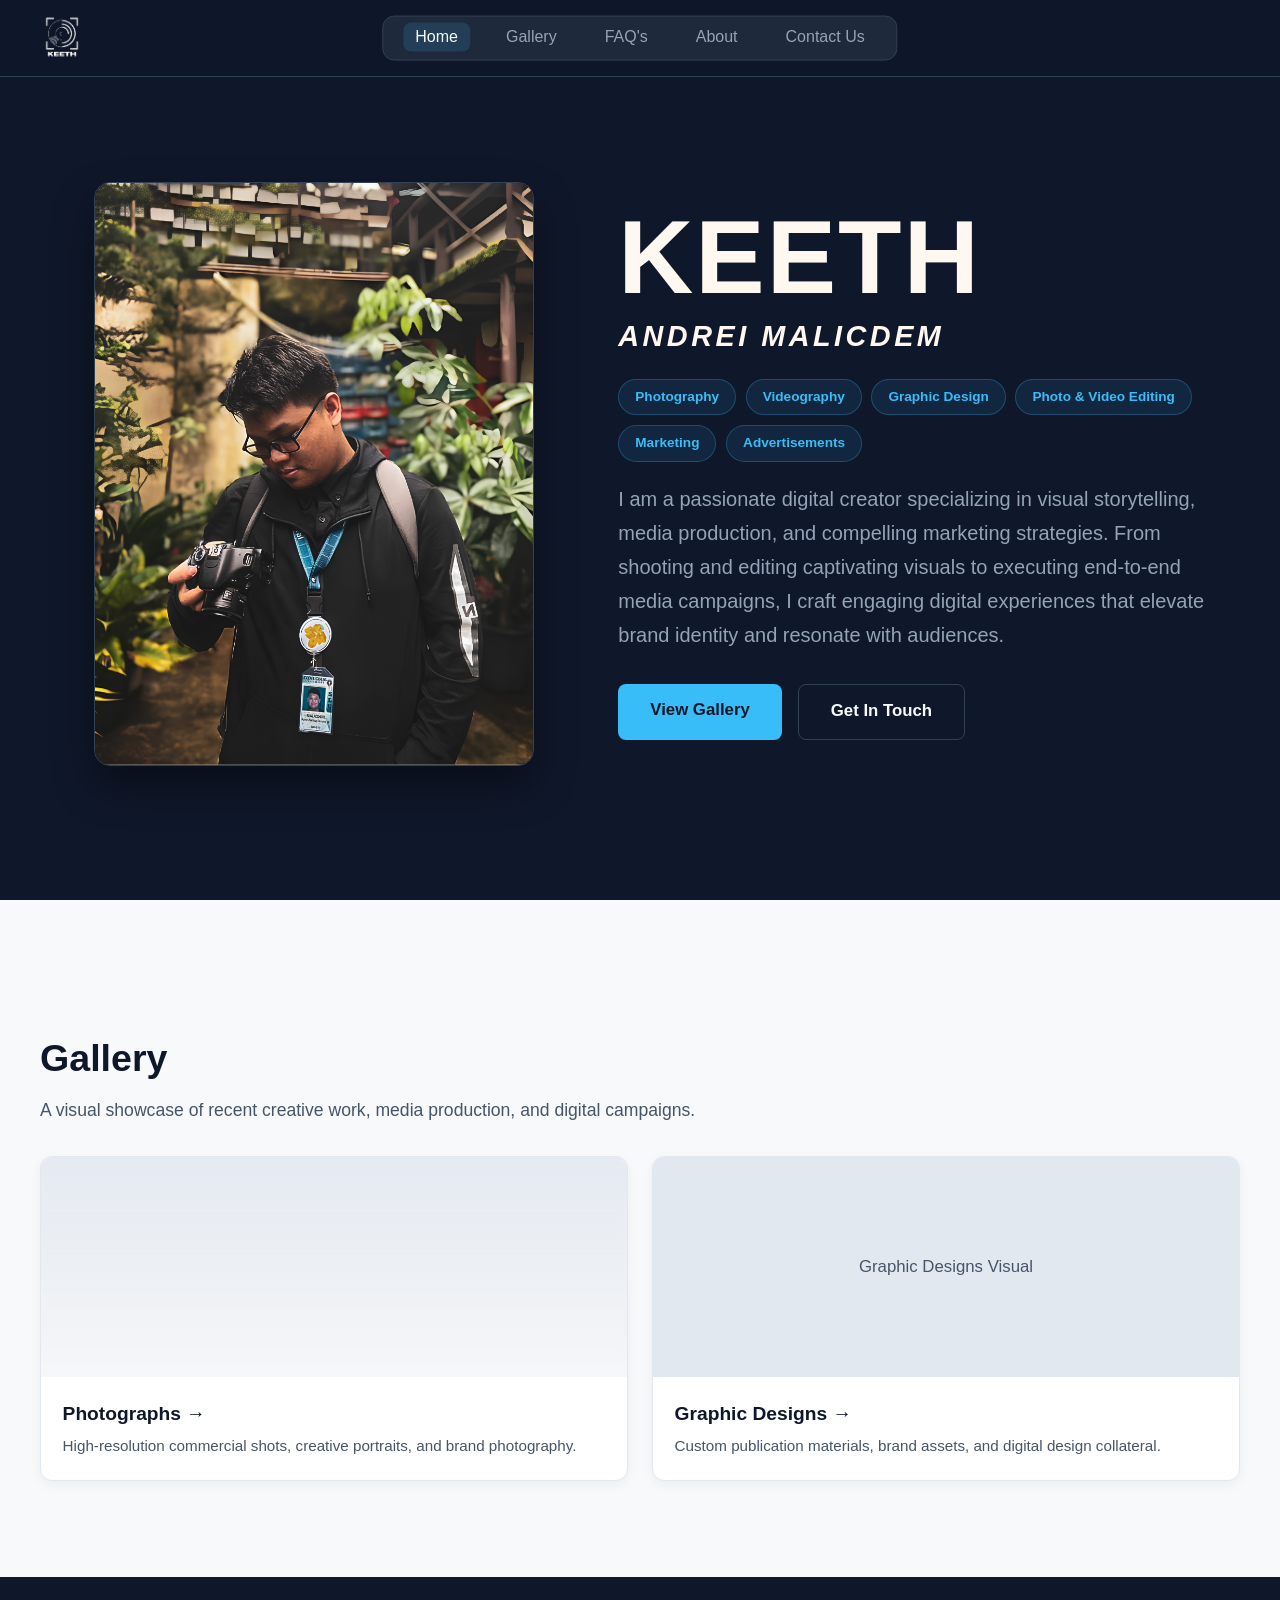
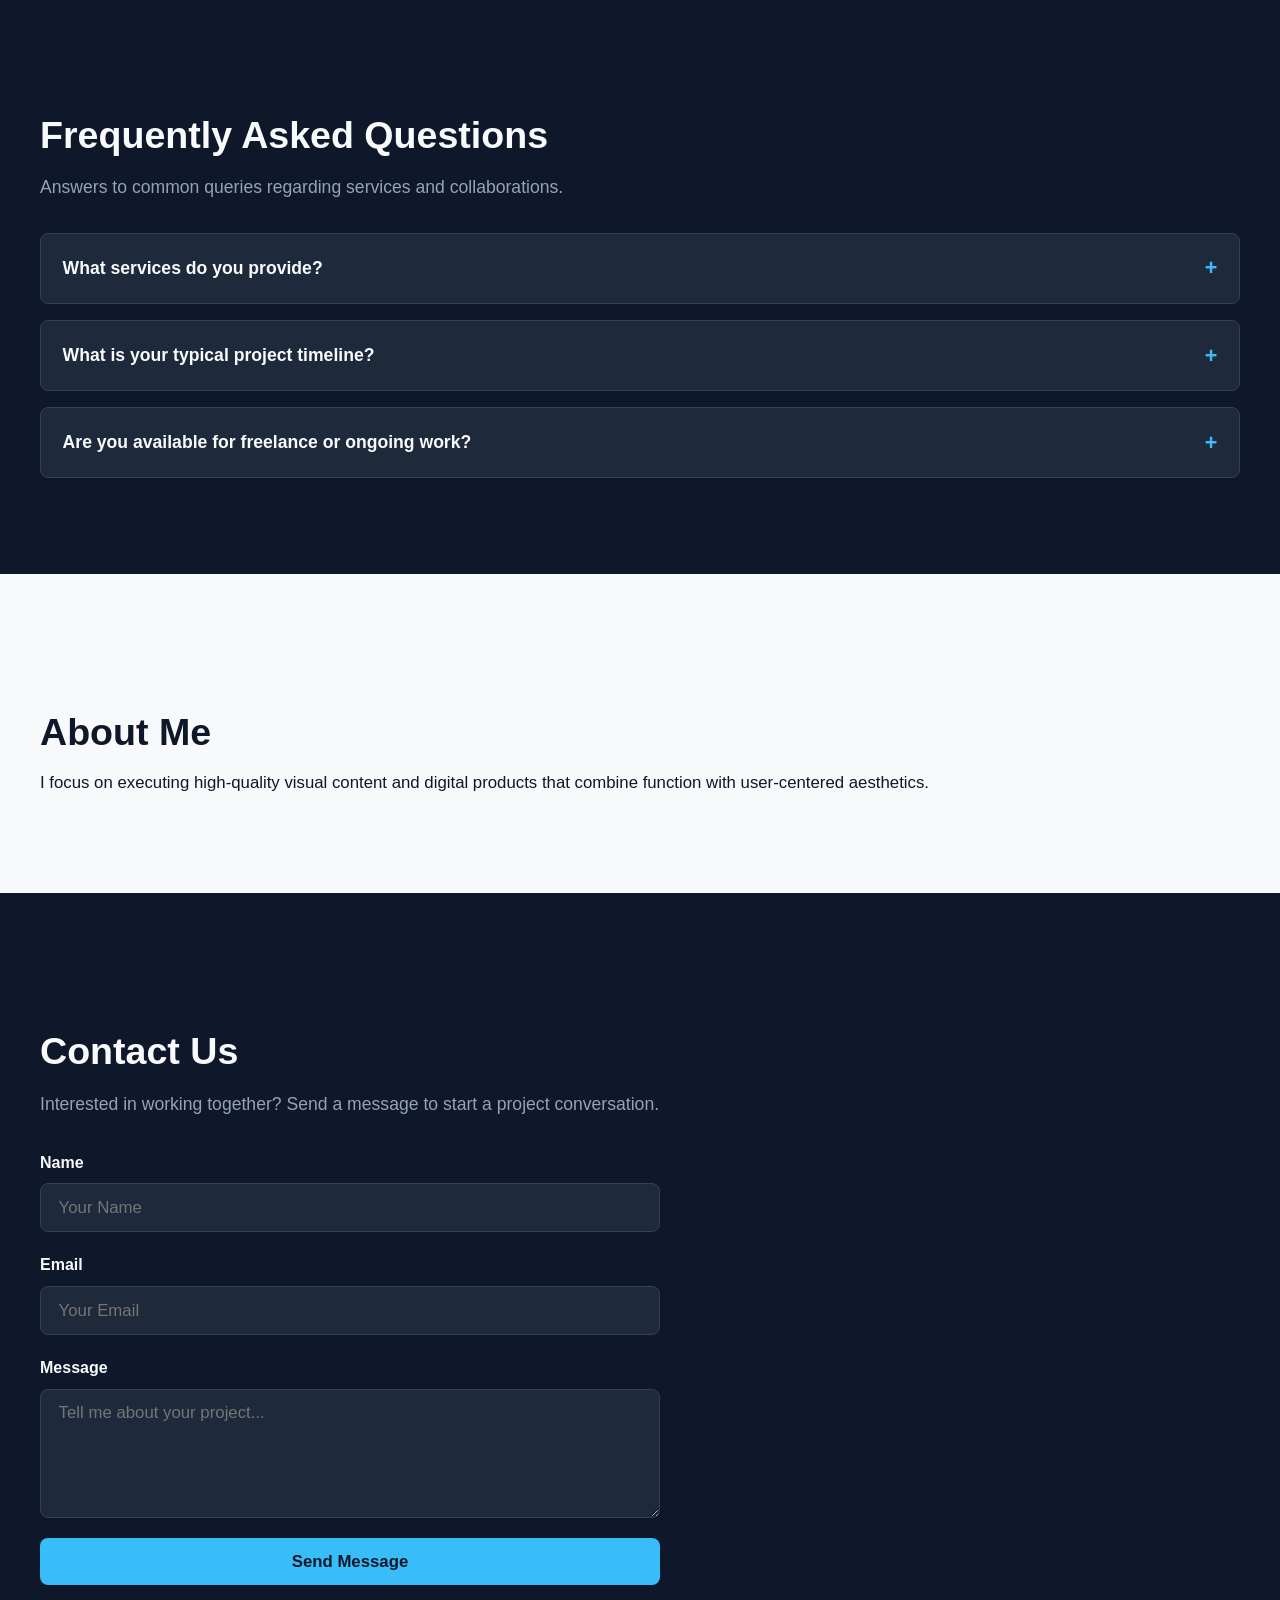
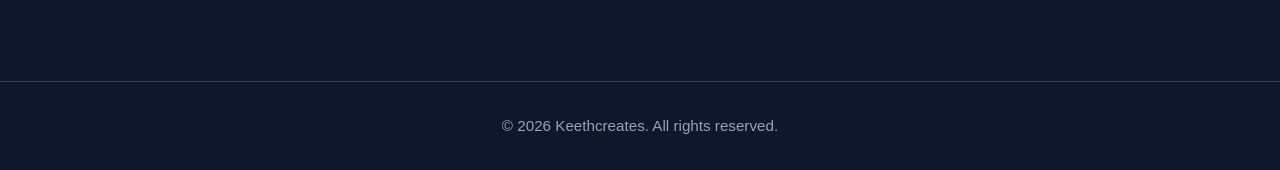
==== index.html @ 01ab9cff "gallery" ====
<!DOCTYPE html>
<html lang="en">
<head>
  <meta charset="UTF-8" />
  <meta name="viewport" content="width=device-width, initial-scale=1.0" />
  <title>Keethcreates | Portfolio</title>
  
  <link rel="icon" type="image/png" href="images/favicon.png" />
  <link rel="stylesheet" href="styles.css" />
</head>
<body>

  <!-- Navigation -->
  <header class="navbar">
    <a href="#hero" class="logo" aria-label="Go to home section">
      <img src="images/logo.png" alt="Keith Logo" class="logo-img" />
    </a>
    <nav>
      <ul class="nav-links" id="nav-links">
        <li><a href="#hero" class="active">Home</a></li>
        <li><a href="#gallery">Gallery</a></li>
        <li><a href="#faqs">FAQ's</a></li>
        <li><a href="#about">About</a></li>
        <li><a href="#contact">Contact Us</a></li>
      </ul>
      <button class="hamburger" id="hamburger" aria-label="Toggle navigation">
        <span></span>
        <span></span>
        <span></span>
      </button>
    </nav>
  </header>

  <!-- Home / Hero Section -->
  <section id="hero" class="hero-section">
    <div class="hero-container">
      <div class="hero-image-wrapper">
        <img src="images/home_photo.png" alt="Profile Visual" class="hero-img" />
      </div>
      <div class="hero-content">
        <div class="brand-heading">
          <h1 class="brand-title">KEETH</h1>
          <span class="brand-subtitle">ANDREI MALICDEM</span>
        </div>

        <div class="badge-container">
          <span class="badge">Photography</span>
          <span class="badge">Videography</span>
          <span class="badge">Graphic Design</span>
          <span class="badge">Photo &amp; Video Editing</span>
          <span class="badge">Marketing</span>
          <span class="badge">Advertisements</span>
        </div>

        <p class="hero-description">I am a passionate digital creator specializing in visual storytelling, media production, and compelling marketing strategies. From shooting and editing captivating visuals to executing end-to-end media campaigns, I craft engaging digital experiences that elevate brand identity and resonate with audiences.</p>

        <div class="hero-btns">
          <a href="#gallery" class="btn primary-btn">View Gallery</a>
          <a href="#contact" class="btn secondary-btn">Get In Touch</a>
        </div>
      </div>
    </div>
  </section>

  <!-- Gallery Section -->
  <section id="gallery" class="section dark-bg">
    <div class="container">
      <h2>Gallery</h2>
      <p class="section-subtitle">A visual showcase of recent creative work, media production, and digital campaigns.</p>

      <div class="gallery-grid">
        
        <!-- Category 1: Photographs (Mini-Carousel with Fog Overlay) -->
        <a href="photographs.html" class="gallery-card-link" aria-label="View Photographs Portfolio">
          <div class="gallery-item">
            <div class="gallery-image-wrapper mini-carousel" id="photoCarousel">
              <!-- Cycling Images -->
              <img src="images/photos/photo_1.jpg" alt="Photographs Showcase 1" class="gallery-img active" onerror="this.style.display='none';" />
              <img src="images/photos/photo_2.jpg" alt="Photographs Showcase 2" class="gallery-img" onerror="this.style.display='none';" />
              <img src="images/photos/photo_3.jpg" alt="Photographs Showcase 3" class="gallery-img" onerror="this.style.display='none';" />
              <img src="images/photos/photo_4.jpg" alt="Photographs Showcase 4" class="gallery-img" onerror="this.style.display='none';" />
              
              <!-- Soft Foggy Gradient Overlay -->
              <div class="fog-overlay"></div>

              <div class="gallery-image-placeholder">Photographs Visual</div>
            </div>
            <div class="gallery-info">
              <h3>Photographs &rarr;</h3>
              <p>High-resolution commercial shots, creative portraits, and brand photography.</p>
            </div>
          </div>
        </a>

        <!-- Category 2: Graphic Designs -->
        <a href="graphic-designs.html" class="gallery-card-link" aria-label="View Graphic Designs Portfolio">
          <div class="gallery-item">
            <div class="gallery-image-wrapper">
              <img src="images/designs/design_1.jpg" alt="Graphic Designs Showcase" class="gallery-img" onerror="this.style.display='none'; this.nextElementSibling.style.display='flex';" />
              <div class="gallery-image-placeholder">Graphic Designs Visual</div>
            </div>
            <div class="gallery-info">
              <h3>Graphic Designs &rarr;</h3>
              <p>Custom publication materials, brand assets, and digital design collateral.</p>
            </div>
          </div>
        </a>

      </div>
    </div>
  </section>

  <!-- FAQ's Section -->
  <section id="faqs" class="section">
    <div class="container">
      <h2>Frequently Asked Questions</h2>
      <p class="section-subtitle">Answers to common queries regarding services and collaborations.</p>
      <div class="faq-list">
        <div class="faq-item">
          <button class="faq-question">What services do you provide? <span class="faq-icon">+</span></button>
          <div class="faq-answer">
            <p>I specialize in end-to-end digital content creation, UI/UX design, visual marketing collateral, and modern web development.</p>
          </div>
        </div>
        <div class="faq-item">
          <button class="faq-question">What is your typical project timeline? <span class="faq-icon">+</span></button>
          <div class="faq-answer">
            <p>Timelines depend on the project scope. Smaller design tasks take 1–2 weeks, while full digital campaigns or site builds take 3–5 weeks.</p>
          </div>
        </div>
        <div class="faq-item">
          <button class="faq-question">Are you available for freelance or ongoing work? <span class="faq-icon">+</span></button>
          <div class="faq-answer">
            <p>Yes, I am available for freelance projects, retainer work, and contract collaborations.</p>
          </div>
        </div>
      </div>
    </div>
  </section>

  <!-- About Section -->
  <section id="about" class="section dark-bg">
    <div class="container">
      <h2>About Me</h2>
      <p>I focus on executing high-quality visual content and digital products that combine function with user-centered aesthetics.</p>
    </div>
  </section>

  <!-- Contact Us Section -->
  <section id="contact" class="section">
    <div class="container">
      <h2>Contact Us</h2>
      <p class="section-subtitle">Interested in working together? Send a message to start a project conversation.</p>
      <form class="contact-form" onsubmit="event.preventDefault();">
        <div class="form-group">
          <label for="name">Name</label>
          <input type="text" id="name" placeholder="Your Name" required />
        </div>
        <div class="form-group">
          <label for="email">Email</label>
          <input type="email" id="email" placeholder="Your Email" required />
        </div>
        <div class="form-group">
          <label for="message">Message</label>
          <textarea id="message" rows="5" placeholder="Tell me about your project..." required></textarea>
        </div>
        <button type="submit" class="btn primary-btn">Send Message</button>
      </form>
    </div>
  </section>

  <button id="backToTop" class="back-to-top" aria-label="Back to top">
    ↑
  </button>

  <footer>
    <p>&copy; 2026 Keethcreates. All rights reserved.</p>
  </footer>

  <script src="script.js"></script>
</body>
</html>
---- styles.css ----
/* styles.css */
:root {
  --bg-primary: #0f172a;
  --bg-secondary: #f8f9fa; /* Off-White */
  --text-main: #f8fafc;
  --text-dark: #0f172a;
  --text-muted: #94a3b8;
  --text-muted-dark: #475569;
  --accent: #38bdf8;
  --accent-hover: #0284c7;
  --border-color: #334155;
  --border-color-light: #e2e8f0;
  --font-family: -apple-system, BlinkMacSystemFont, "Segoe UI", Roboto, sans-serif;
}

* {
  box-sizing: border-box;
  margin: 0;
  padding: 0;
}

html {
  scroll-behavior: smooth;
}

body {
  background-color: var(--bg-primary);
  color: var(--text-main);
  font-family: var(--font-family);
  font-size: 1.05rem;
  line-height: 1.6;
}

/* Navbar (Compact Height & Spacing) */
.navbar {
  position: fixed;
  top: 0;
  width: 100%;
  display: flex;
  justify-content: space-between;
  align-items: center;
  padding: 0.5rem 2rem;
  background-color: rgba(15, 23, 42, 0.85);
  backdrop-filter: blur(12px);
  z-index: 1000;
  border-bottom: 1px solid var(--border-color);
}

.logo {
  display: flex;
  align-items: center;
  text-decoration: none;
}

.logo-img {
  height: 60px;
  width: auto;
  object-fit: contain;
  transition: transform 0.2s ease, opacity 0.2s ease;
}

.logo-img:hover {
  transform: scale(1.05);
  opacity: 0.9;
}

/* Centered Navbar Pill Navigation */
.nav-links {
  display: flex;
  list-style: none;
  gap: 1.5rem;
  align-items: center;
  background-color: #1e293b;
  padding: 0.5rem 1.25rem;
  border-radius: 12px;
  border: 1px solid var(--border-color);
  position: absolute;
  left: 50%;
  top: 50%;
  transform: translate(-50%, -50%);
}

.nav-links a {
  color: var(--text-muted);
  text-decoration: none;
  font-size: 1rem;
  font-weight: 500;
  padding: 0.35rem 0.75rem;
  border-radius: 8px;
  transition: all 0.2s ease;
}

.nav-links a:hover,
.nav-links a.active {
  color: var(--text-main);
  background-color: rgba(56, 189, 248, 0.15);
}

.hamburger {
  display: none;
  background: none;
  border: none;
  cursor: pointer;
  flex-direction: column;
  gap: 5px;
}

.hamburger span {
  width: 24px;
  height: 2px;
  background-color: var(--text-main);
  transition: transform 0.3s ease;
}

/* Home / Hero Section Layout */
.hero-section {
  min-height: 100vh;
  display: flex;
  align-items: center;
  justify-content: center;
  padding: 7rem 2rem 4rem;
}

.hero-container {
  max-width: 1150px;
  width: 100%;
  display: flex;
  align-items: center;
  gap: 3.5rem;
}

.hero-image-wrapper {
  flex: 1;
  display: flex;
  justify-content: center;
  align-items: center;
}

.hero-img {
  width: 100%;
  max-width: 440px;
  height: auto;
  border-radius: 16px;
  object-fit: cover;
  border: 1px solid var(--border-color);
  box-shadow: 0 20px 40px rgba(0, 0, 0, 0.4);
}

.hero-content {
  flex: 1.2;
  text-align: left;
}

/* Custom Name Branding */
.brand-heading {
  margin-bottom: 1.25rem;
}

.brand-title {
  font-size: clamp(4rem, 8.5vw, 6.5rem);
  font-weight: 900;
  line-height: 0.95;
  letter-spacing: 2px;
  color: #fff8f0;
  text-transform: uppercase;
}

.brand-subtitle {
  display: block;
  font-size: clamp(1.2rem, 2.5vw, 1.8rem);
  font-weight: 700;
  letter-spacing: 3.5px;
  color: #fff8f0;
  font-style: italic;
  margin-top: 0.35rem;
}

/* Badge Capsules Container */
.badge-container {
  display: flex;
  flex-wrap: wrap;
  gap: 0.6rem;
  margin-bottom: 1.25rem;
}

.badge {
  display: inline-block;
  padding: 0.4rem 1rem;
  font-size: 0.85rem;
  font-weight: 600;
  color: var(--accent);
  background-color: rgba(56, 189, 248, 0.1);
  border: 1px solid rgba(56, 189, 248, 0.25);
  border-radius: 50px;
}

.hero-description {
  font-size: clamp(1.1rem, 2.2vw, 1.25rem);
  color: var(--text-muted);
  margin-bottom: 2rem;
  line-height: 1.7;
}

.hero-btns {
  display: flex;
  gap: 1rem;
  flex-wrap: wrap;
}

/* Buttons */
.btn {
  display: inline-block;
  padding: 0.85rem 2rem;
  border-radius: 8px;
  font-size: 1.05rem;
  font-weight: 600;
  text-decoration: none;
  cursor: pointer;
  border: none;
  transition: all 0.2s ease;
}

.primary-btn {
  background-color: var(--accent);
  color: var(--bg-primary);
}

.primary-btn:hover {
  background-color: var(--accent-hover);
}

.secondary-btn {
  border: 1px solid var(--border-color);
  color: var(--text-main);
}

.secondary-btn:hover {
  background-color: #1e293b;
}

/* Dedicated Back Button for Sub-Pages */
.back-btn {
  background-color: var(--bg-primary);
  color: var(--text-main);
  border: 1px solid var(--border-color);
  padding: 0.75rem 1.5rem;
  border-radius: 8px;
  text-decoration: none;
  font-weight: 600;
  display: inline-flex;
  align-items: center;
  gap: 0.5rem;
  margin-bottom: 2rem;
  transition: all 0.2s ease;
}

.back-btn:hover {
  background-color: var(--accent);
  color: var(--bg-primary);
  border-color: var(--accent);
}

/* Generic Section Styles with Top Offset Clearance */
.section {
  padding: 8rem 2rem 6rem;
}

/* Off-White Sections */
.dark-bg {
  background-color: var(--bg-secondary);
  color: var(--text-dark);
}

.dark-bg h2 {
  color: var(--text-dark);
}

.dark-bg .section-subtitle {
  color: var(--text-muted-dark);
}

.container {
  max-width: 1200px;
  margin: 0 auto;
}

.section h2 {
  font-size: 2.35rem;
  margin-bottom: 0.5rem;
}

.section-subtitle {
  font-size: 1.1rem;
  color: var(--text-muted);
  margin-bottom: 2rem;
}

/* Clickable Gallery Cards Styling */
.gallery-card-link {
  text-decoration: none;
  color: inherit;
  display: block;
}

/* Main Gallery Section */
.gallery-grid {
  display: grid;
  grid-template-columns: repeat(auto-fit, minmax(280px, 1fr));
  gap: 1.5rem;
}

.gallery-item {
  background-color: #ffffff;
  border: 1px solid var(--border-color-light);
  border-radius: 12px;
  overflow: hidden;
  box-shadow: 0 4px 12px rgba(0, 0, 0, 0.05);
  transition: transform 0.25s ease, border-color 0.25s ease, box-shadow 0.25s ease;
}

.gallery-item:hover {
  transform: translateY(-5px);
  border-color: var(--accent);
  box-shadow: 0 12px 24px rgba(0, 0, 0, 0.12);
}

.gallery-image-wrapper {
  position: relative;
  width: 100%;
  height: 220px;
  overflow: hidden;
  background-color: #e2e8f0;
}

.gallery-img {
  width: 100%;
  height: 100%;
  object-fit: cover;
  transition: transform 0.3s ease;
}

.gallery-item:hover .gallery-img {
  transform: scale(1.05);
}

.gallery-image-placeholder {
  display: none;
  width: 100%;
  height: 100%;
  align-items: center;
  justify-content: center;
  color: var(--text-muted-dark);
  font-weight: 500;
}

.gallery-info {
  padding: 1.35rem;
}

.gallery-info h3 {
  font-size: 1.2rem;
  margin-bottom: 0.25rem;
  color: var(--text-dark);
}

.gallery-info p {
  font-size: 0.95rem;
  color: var(--text-muted-dark);
}

/* Mini-Carousel Positioning */
.gallery-image-wrapper.mini-carousel {
  position: relative;
  width: 100%;
  height: 220px;
  overflow: hidden;
  background-color: #e2e8f0;
}

.mini-carousel .gallery-img {
  position: absolute;
  top: 0;
  left: 0;
  width: 100%;
  height: 100%;
  object-fit: cover;
  opacity: 0;
  transition: opacity 1s ease-in-out, transform 0.3s ease;
}

.mini-carousel .gallery-img.active {
  opacity: 1;
}

.gallery-item:hover .mini-carousel .gallery-img.active {
  transform: scale(1.05);
}

/* Foggy Gradient Overlay */
.fog-overlay {
  position: absolute;
  top: 0;
  left: 0;
  width: 100%;
  height: 100%;
  background: linear-gradient(
    180deg,
    rgba(248, 249, 250, 0.15) 0%,
    rgba(248, 249, 250, 0.45) 50%,
    rgba(248, 249, 250, 0.85) 100%
  );
  backdrop-filter: blur(2px);
  pointer-events: none;
  z-index: 2;
  transition: opacity 0.3s ease;
}

.gallery-item:hover .fog-overlay {
  opacity: 0.5;
}

/* Masonry Layout for Sub-Pages */
.masonry-gallery {
  column-count: 4;
  column-gap: 1.25rem;
  margin-top: 2rem;
}

.masonry-card {
  break-inside: avoid;
  margin-bottom: 1.25rem;
  background-color: #ffffff;
  border: 1px solid var(--border-color-light);
  border-radius: 12px;
  overflow: hidden;
  box-shadow: 0 4px 12px rgba(0, 0, 0, 0.05);
  transition: transform 0.25s ease, box-shadow 0.25s ease, border-color 0.25s ease;
}

.masonry-card:hover {
  transform: translateY(-4px);
  border-color: var(--accent);
  box-shadow: 0 12px 24px rgba(0, 0, 0, 0.12);
}

.masonry-card img {
  width: 100%;
  height: auto;
  display: block;
  cursor: pointer;
  transition: transform 0.3s ease;
}

.masonry-card:hover img {
  transform: scale(1.03);
}

/* Lightbox Fullscreen Modal */
.lightbox {
  display: none;
  position: fixed;
  z-index: 2000;
  top: 0;
  left: 0;
  width: 100%;
  height: 100%;
  background-color: rgba(15, 23, 42, 0.95);
  backdrop-filter: blur(8px);
  justify-content: center;
  align-items: center;
  flex-direction: column;
  padding: 2rem;
}

.lightbox.active {
  display: flex;
}

.lightbox-content {
  max-width: 90%;
  max-height: 80vh;
  border-radius: 8px;
  object-fit: contain;
  box-shadow: 0 20px 40px rgba(0, 0, 0, 0.5);
}

.lightbox-caption {
  margin-top: 1rem;
  color: var(--text-main);
  font-size: 1.1rem;
  text-align: center;
}

.lightbox-close {
  position: absolute;
  top: 1.5rem;
  right: 2.5rem;
  color: var(--text-main);
  font-size: 2.5rem;
  font-weight: bold;
  cursor: pointer;
  transition: color 0.2s ease;
}

.lightbox-close:hover {
  color: var(--accent);
}

/* FAQ Section */
.faq-list {
  display: flex;
  flex-direction: column;
  gap: 1rem;
}

.faq-item {
  border: 1px solid var(--border-color);
  border-radius: 8px;
  background-color: #1e293b;
  overflow: hidden;
}

.faq-question {
  width: 100%;
  padding: 1.35rem;
  background: none;
  border: none;
  color: var(--text-main);
  font-size: 1.1rem;
  font-weight: 600;
  text-align: left;
  display: flex;
  justify-content: space-between;
  align-items: center;
  cursor: pointer;
}

.faq-icon {
  font-size: 1.35rem;
  color: var(--accent);
  transition: transform 0.3s ease;
}

.faq-item.active .faq-icon {
  transform: rotate(45deg);
}

.faq-answer {
  max-height: 0;
  overflow: hidden;
  transition: max-height 0.3s ease, padding 0.3s ease;
  padding: 0 1.35rem;
}

.faq-item.active .faq-answer {
  max-height: 180px;
  padding: 0 1.35rem 1.35rem;
}

.faq-answer p {
  color: var(--text-muted);
  font-size: 1.05rem;
}

/* Contact Us Section */
.contact-form {
  display: flex;
  flex-direction: column;
  gap: 1.25rem;
  max-width: 620px;
}

.form-group {
  display: flex;
  flex-direction: column;
  gap: 0.5rem;
}

.form-group label {
  font-size: 1rem;
  font-weight: 600;
  color: var(--text-main);
}

.form-group input,
.form-group textarea {
  width: 100%;
  padding: 0.85rem 1.1rem;
  border-radius: 8px;
  border: 1px solid var(--border-color);
  background-color: #1e293b;
  color: var(--text-main);
  font-family: inherit;
  font-size: 1.05rem;
}

.form-group input:focus,
.form-group textarea:focus {
  outline: none;
  border-color: var(--accent);
}

/* Back to Top Button */
.back-to-top {
  position: fixed;
  bottom: 2rem;
  right: 2rem;
  width: 48px;
  height: 48px;
  border-radius: 50%;
  background-color: var(--accent);
  color: var(--bg-primary);
  border: none;
  font-size: 1.35rem;
  font-weight: bold;
  cursor: pointer;
  display: flex;
  align-items: center;
  justify-content: center;
  opacity: 0;
  visibility: hidden;
  transition: opacity 0.3s ease, visibility 0.3s ease, transform 0.2s ease;
  z-index: 999;
}

.back-to-top.show {
  opacity: 1;
  visibility: visible;
}

.back-to-top:hover {
  background-color: var(--accent-hover);
  transform: translateY(-3px);
}

footer {
  text-align: center;
  padding: 2rem;
  border-top: 1px solid var(--border-color);
  color: var(--text-muted);
  font-size: 0.95rem;
}

/* Mobile Responsive Adjustments */
@media (max-width: 1024px) {
  .masonry-gallery {
    column-count: 3;
  }
}

@media (max-width: 900px) {
  .hero-container {
    flex-direction: column;
    text-align: center;
  }

  .hero-content {
    text-align: center;
  }

  .badge-container {
    justify-content: center;
  }

  .hero-btns {
    justify-content: center;
  }
}

@media (max-width: 768px) {
  .masonry-gallery {
    column-count: 2;
  }

  .hamburger {
    display: flex;
  }

  .nav-links {
    position: absolute;
    top: 100%;
    left: 0;
    right: 0;
    transform: none;
    width: 100%;
    border-radius: 0;
    border-top: none;
    background-color: var(--bg-primary);
    flex-direction: column;
    padding: 1.5rem 2rem;
    gap: 1rem;
    display: none;
    border-bottom: 1px solid var(--border-color);
  }

  .nav-links.active {
    display: flex;
  }
}

@media (max-width: 480px) {
  .masonry-gallery {
    column-count: 1;
  }
}
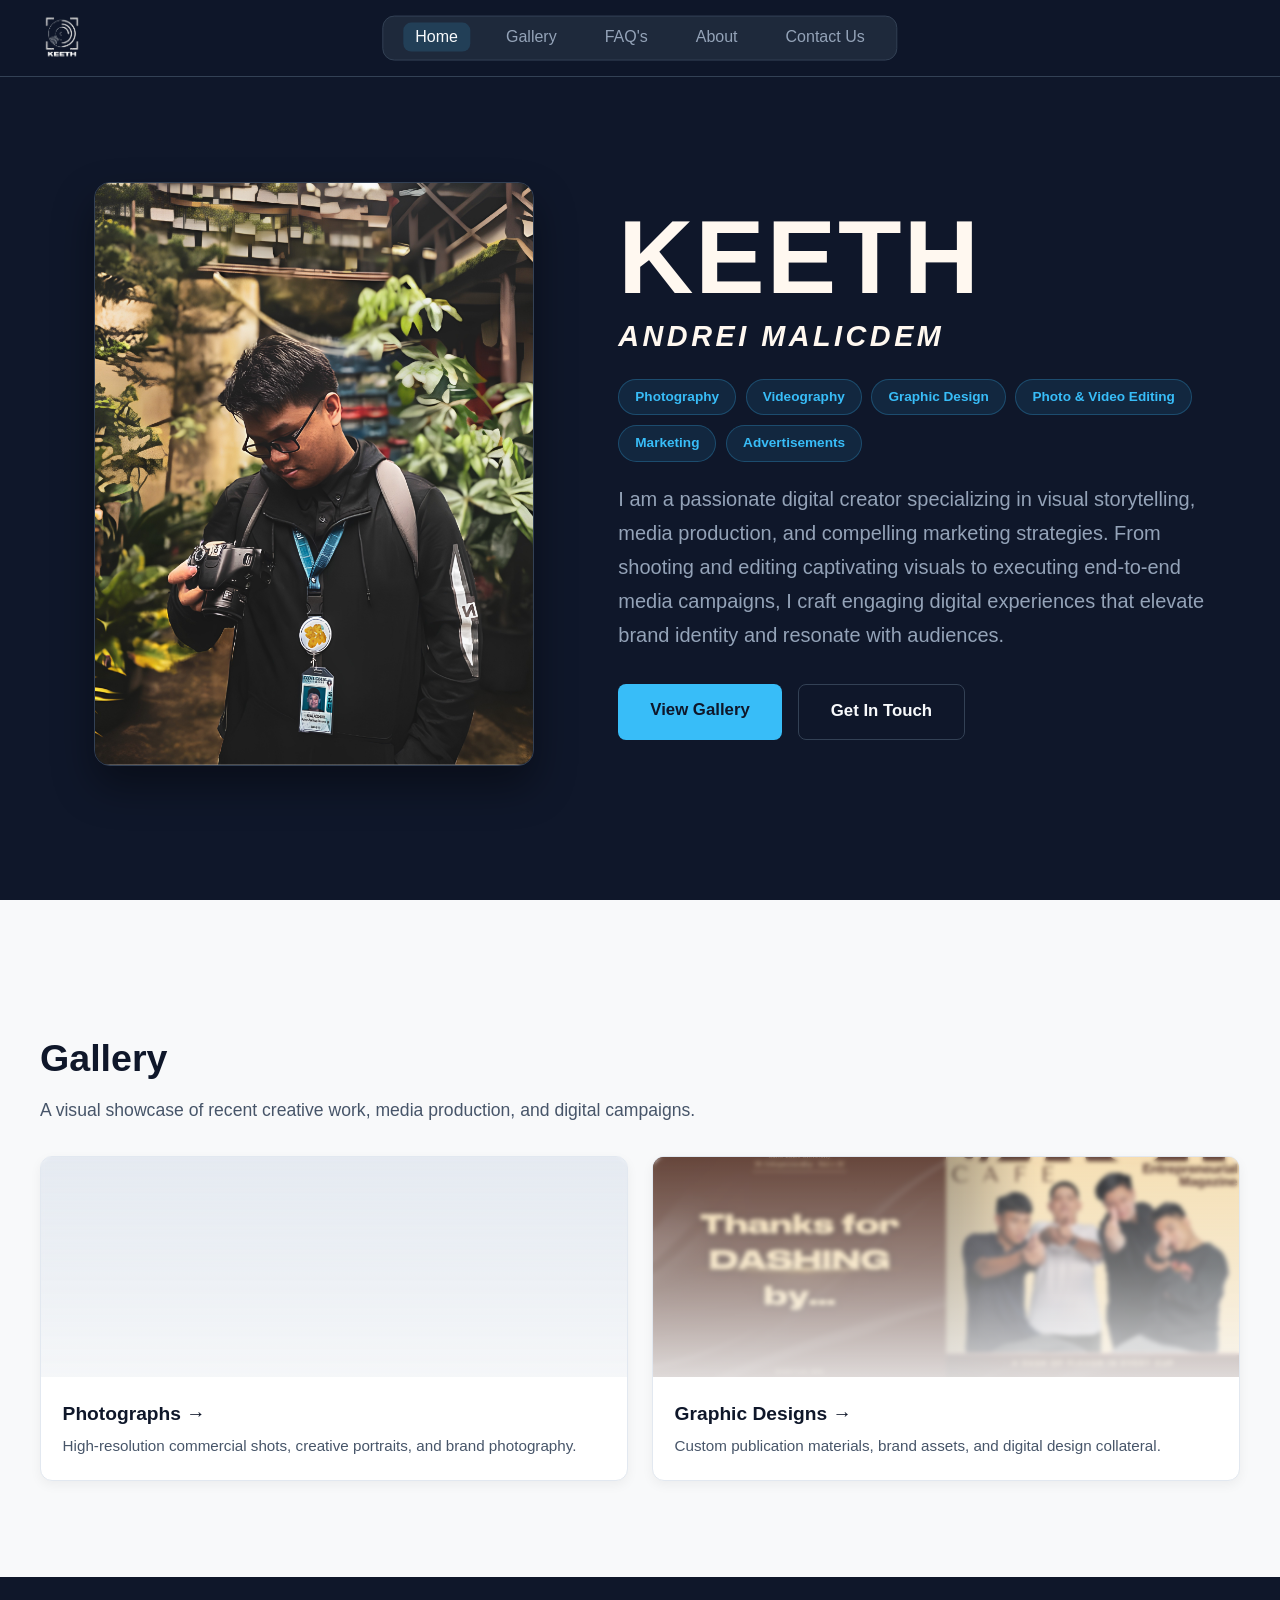
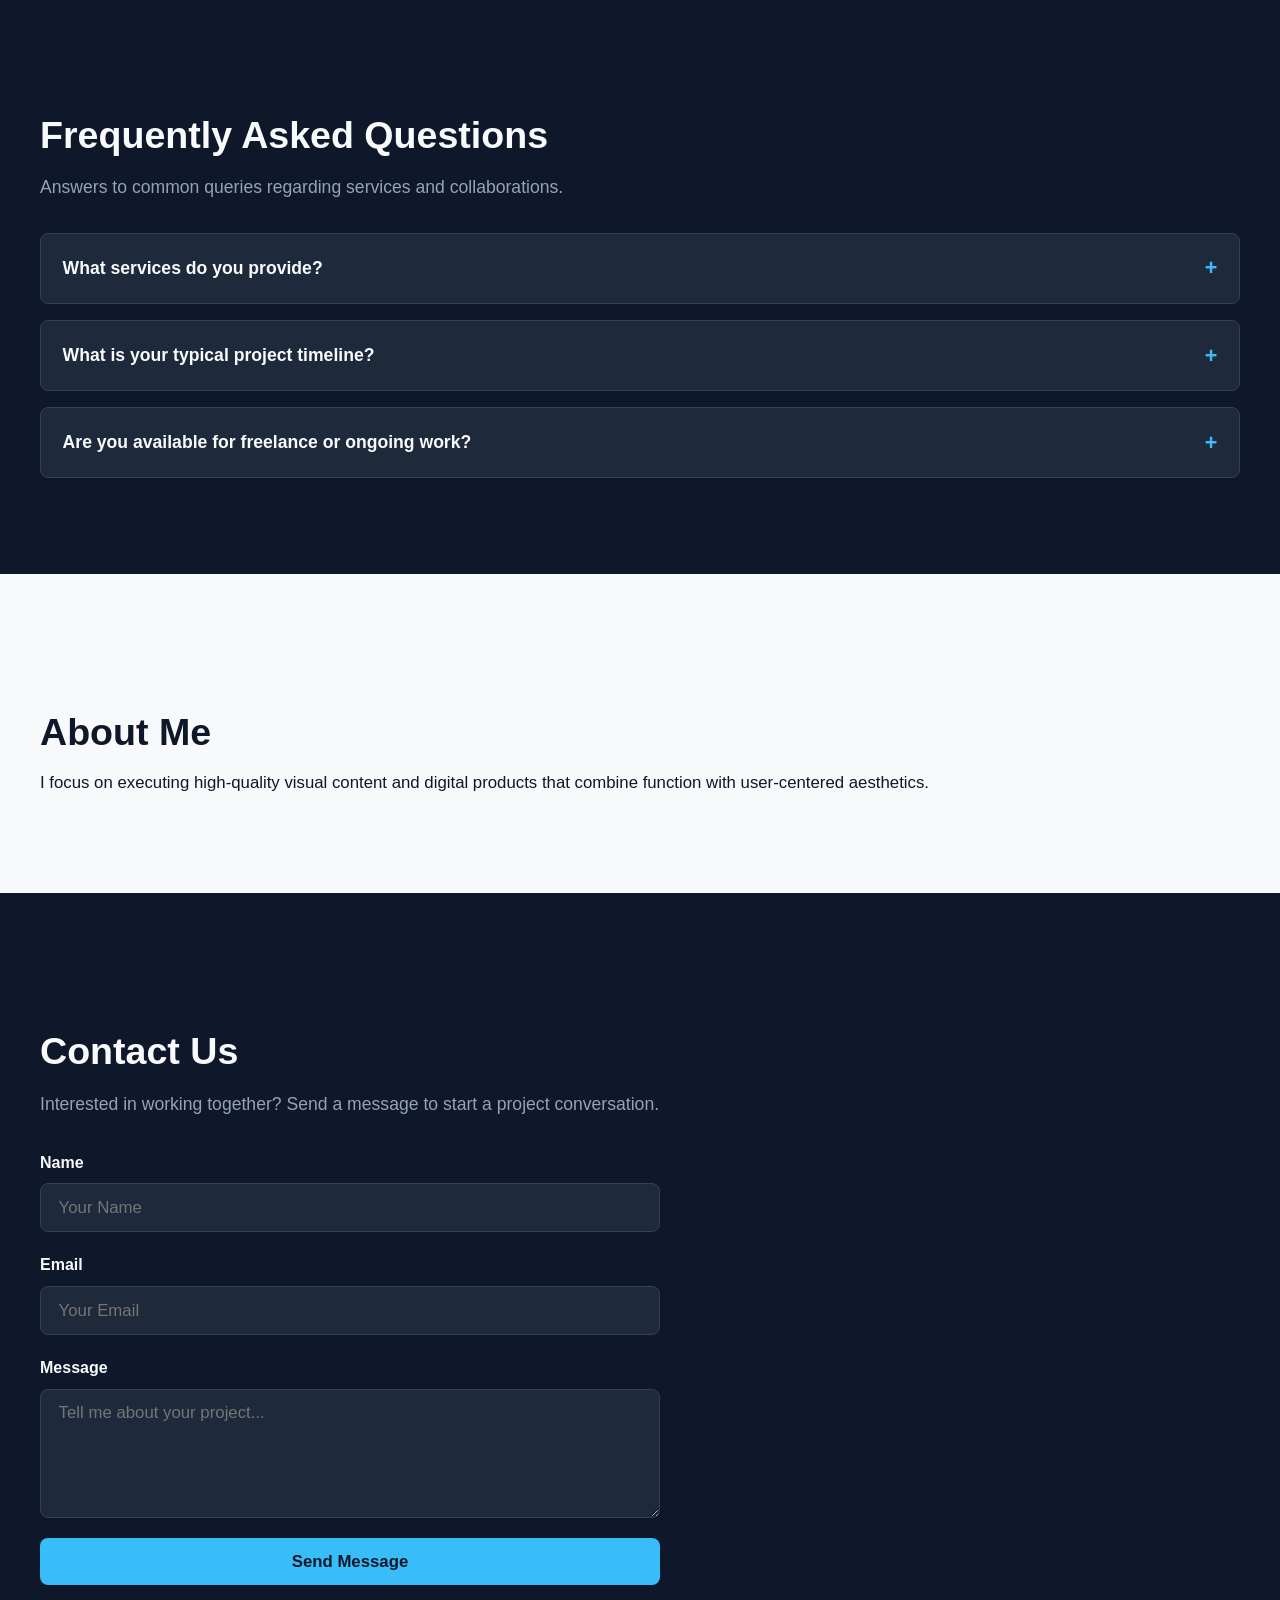
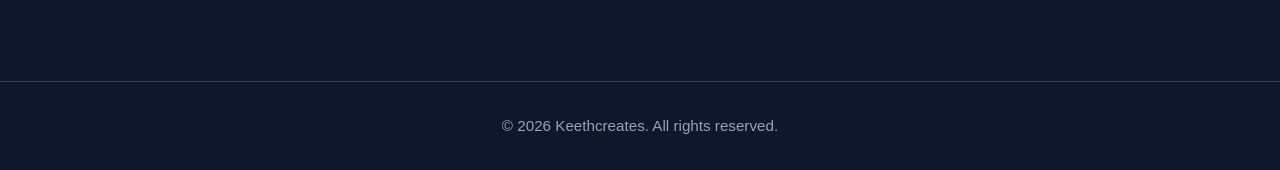
==== commit 0c9afe33: "finished gallery" ====
--- a/index.html
+++ b/index.html
@@ -5,7 +5,7 @@
   <meta name="viewport" content="width=device-width, initial-scale=1.0" />
   <title>Keethcreates | Portfolio</title>
   
-  <link rel="icon" type="image/png" href="images/favicon.png" />
+  <link rel="icon" type="image/x-icon" href="images/favicon.ico" />
   <link rel="stylesheet" href="styles.css" />
 </head>
 <body>
@@ -92,11 +92,19 @@
           </div>
         </a>
 
-        <!-- Category 2: Graphic Designs -->
+        <!-- Category 2: Graphic Designs (Mini-Carousel with Fog Overlay) -->
         <a href="graphic-designs.html" class="gallery-card-link" aria-label="View Graphic Designs Portfolio">
           <div class="gallery-item">
-            <div class="gallery-image-wrapper">
-              <img src="images/designs/design_1.jpg" alt="Graphic Designs Showcase" class="gallery-img" onerror="this.style.display='none'; this.nextElementSibling.style.display='flex';" />
+            <div class="gallery-image-wrapper mini-carousel" id="designCarousel">
+              <!-- Cycling Images -->
+              <img src="images/designs/design_1.jpg" alt="Graphic Designs Showcase 1" class="gallery-img active" onerror="this.style.display='none';" />
+              <img src="images/designs/design_2.jpg" alt="Graphic Designs Showcase 2" class="gallery-img" onerror="this.style.display='none';" />
+              <img src="images/designs/design_3.jpg" alt="Graphic Designs Showcase 3" class="gallery-img" onerror="this.style.display='none';" />
+              <img src="images/designs/design_4.jpg" alt="Graphic Designs Showcase 4" class="gallery-img" onerror="this.style.display='none';" />
+              
+              <!-- Soft Foggy Gradient Overlay -->
+              <div class="fog-overlay"></div>
+
               <div class="gallery-image-placeholder">Graphic Designs Visual</div>
             </div>
             <div class="gallery-info">
--- a/styles.css
+++ b/styles.css
@@ -337,10 +337,6 @@
   height: 100%;
   object-fit: cover;
   transition: transform 0.3s ease;
-}
-
-.gallery-item:hover .gallery-img {
-  transform: scale(1.05);
 }
 
 .gallery-image-placeholder {
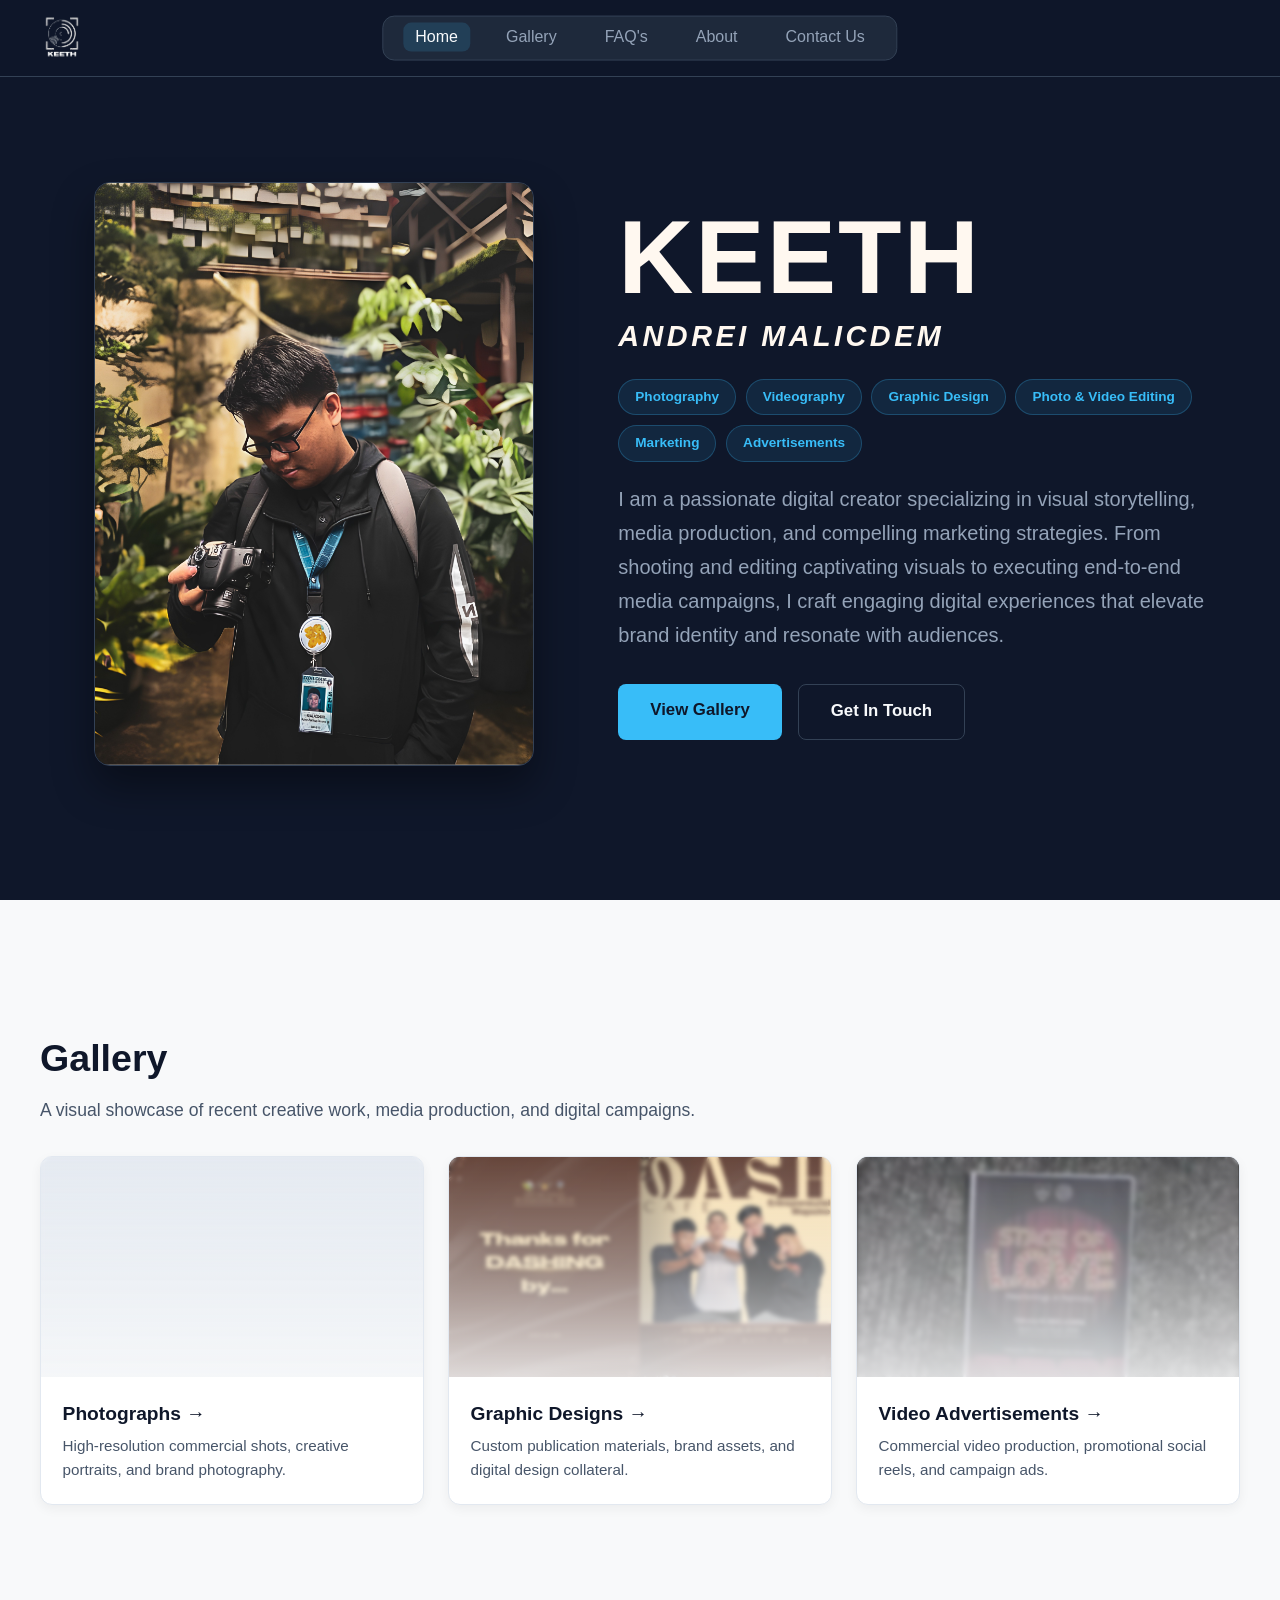
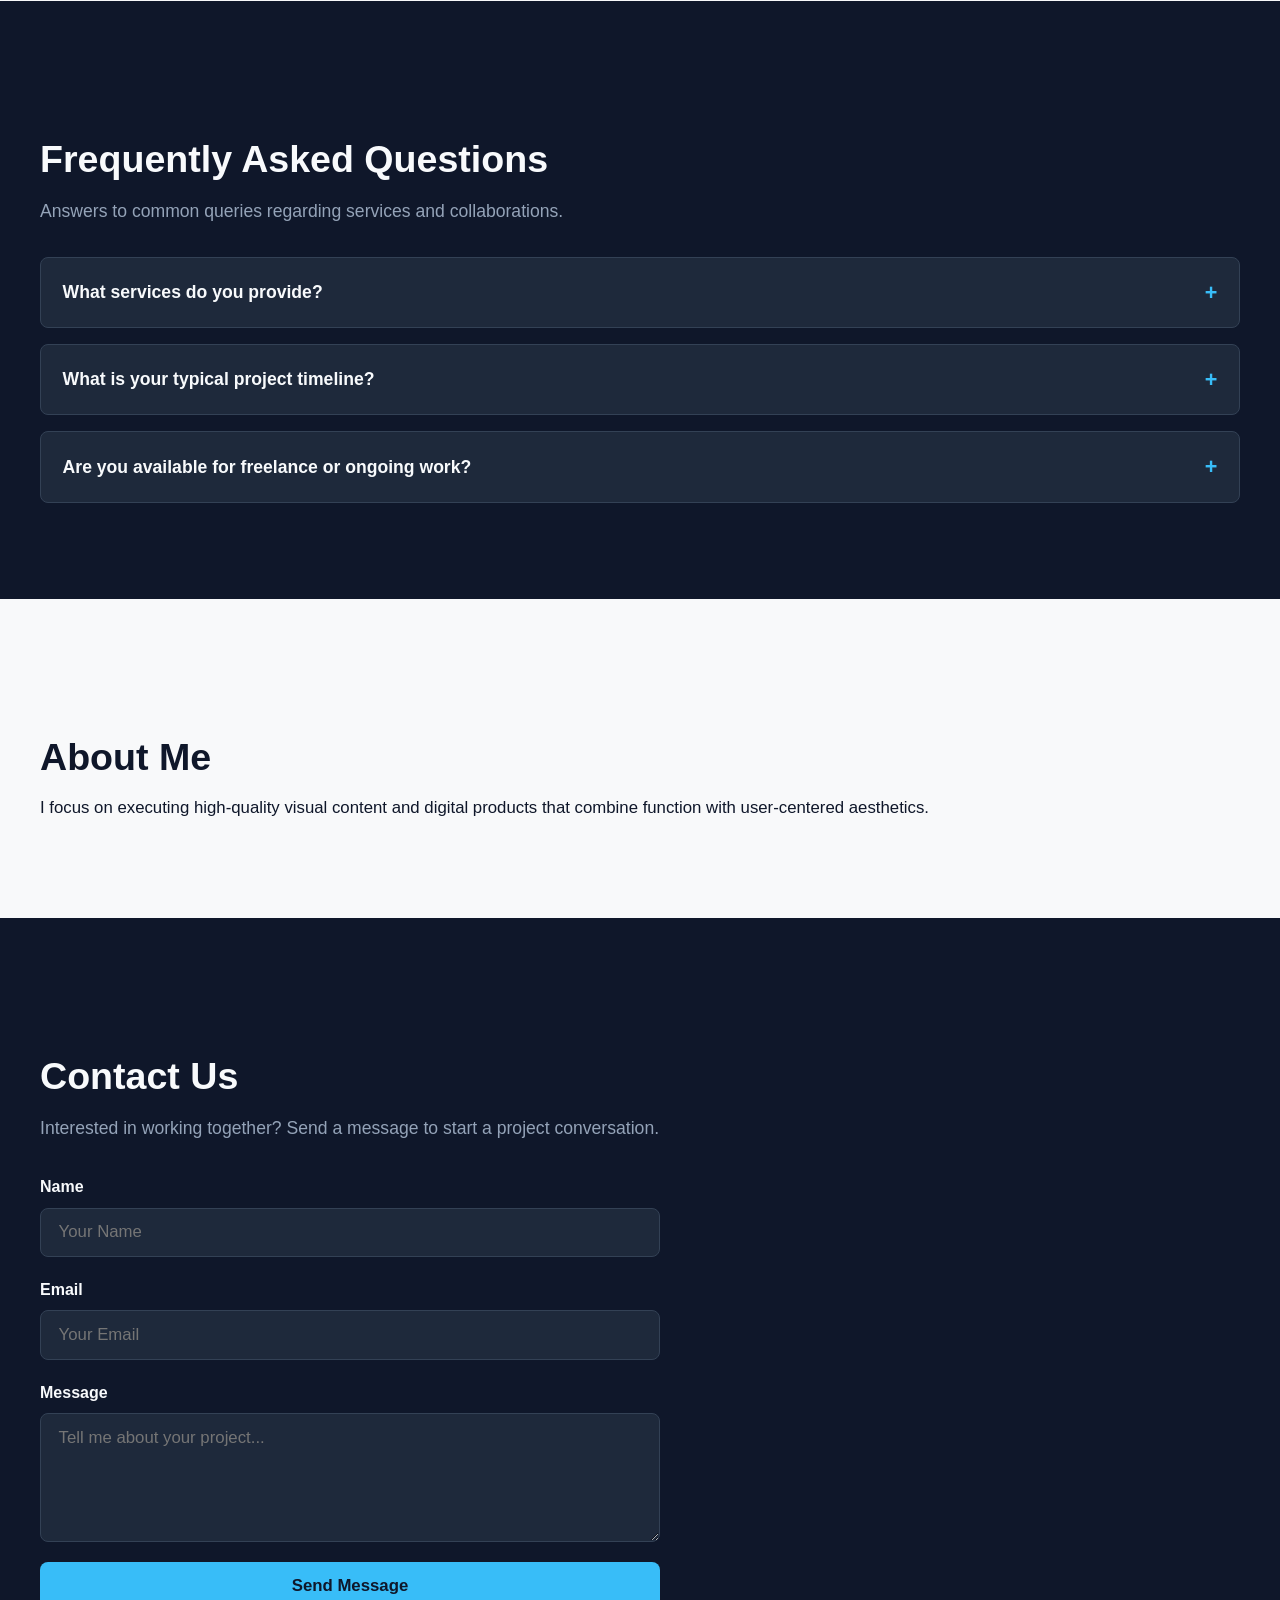
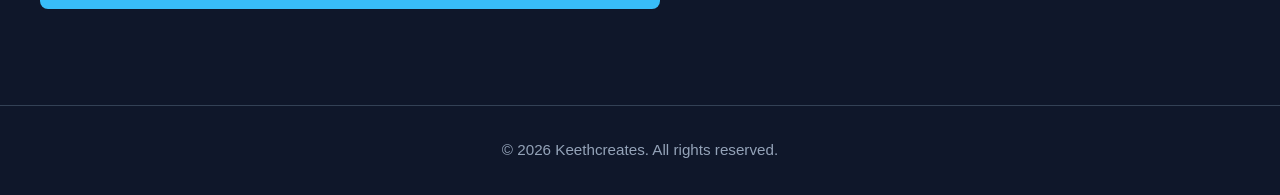
==== commit 0e6e0105: "videography page" ====
--- a/index.html
+++ b/index.html
@@ -70,19 +70,16 @@
 
       <div class="gallery-grid">
         
-        <!-- Category 1: Photographs (Mini-Carousel with Fog Overlay) -->
+        <!-- Category 1: Photographs -->
         <a href="photographs.html" class="gallery-card-link" aria-label="View Photographs Portfolio">
           <div class="gallery-item">
             <div class="gallery-image-wrapper mini-carousel" id="photoCarousel">
-              <!-- Cycling Images -->
               <img src="images/photos/photo_1.jpg" alt="Photographs Showcase 1" class="gallery-img active" onerror="this.style.display='none';" />
               <img src="images/photos/photo_2.jpg" alt="Photographs Showcase 2" class="gallery-img" onerror="this.style.display='none';" />
               <img src="images/photos/photo_3.jpg" alt="Photographs Showcase 3" class="gallery-img" onerror="this.style.display='none';" />
               <img src="images/photos/photo_4.jpg" alt="Photographs Showcase 4" class="gallery-img" onerror="this.style.display='none';" />
               
-              <!-- Soft Foggy Gradient Overlay -->
               <div class="fog-overlay"></div>
-
               <div class="gallery-image-placeholder">Photographs Visual</div>
             </div>
             <div class="gallery-info">
@@ -92,24 +89,40 @@
           </div>
         </a>
 
-        <!-- Category 2: Graphic Designs (Mini-Carousel with Fog Overlay) -->
+        <!-- Category 2: Graphic Designs -->
         <a href="graphic-designs.html" class="gallery-card-link" aria-label="View Graphic Designs Portfolio">
           <div class="gallery-item">
             <div class="gallery-image-wrapper mini-carousel" id="designCarousel">
-              <!-- Cycling Images -->
               <img src="images/designs/design_1.jpg" alt="Graphic Designs Showcase 1" class="gallery-img active" onerror="this.style.display='none';" />
               <img src="images/designs/design_2.jpg" alt="Graphic Designs Showcase 2" class="gallery-img" onerror="this.style.display='none';" />
               <img src="images/designs/design_3.jpg" alt="Graphic Designs Showcase 3" class="gallery-img" onerror="this.style.display='none';" />
               <img src="images/designs/design_4.jpg" alt="Graphic Designs Showcase 4" class="gallery-img" onerror="this.style.display='none';" />
               
-              <!-- Soft Foggy Gradient Overlay -->
               <div class="fog-overlay"></div>
-
               <div class="gallery-image-placeholder">Graphic Designs Visual</div>
             </div>
             <div class="gallery-info">
               <h3>Graphic Designs &rarr;</h3>
               <p>Custom publication materials, brand assets, and digital design collateral.</p>
+            </div>
+          </div>
+        </a>
+
+        <!-- Category 3: Video Advertisements -->
+        <a href="videography.html" class="gallery-card-link" aria-label="View Video Advertisements Portfolio">
+          <div class="gallery-item">
+            <div class="gallery-image-wrapper mini-carousel" id="videoCarousel">
+              <img src="images/videos/poster_1.jpg" alt="Video Showcase 1" class="gallery-img active" onerror="this.style.display='none';" />
+              <img src="images/videos/poster_2.jpg" alt="Video Showcase 2" class="gallery-img" onerror="this.style.display='none';" />
+              <img src="images/videos/poster_3.jpg" alt="Video Showcase 3" class="gallery-img" onerror="this.style.display='none';" />
+              <img src="images/videos/poster_4.jpg" alt="Video Showcase 4" class="gallery-img" onerror="this.style.display='none';" />
+              
+              <div class="fog-overlay"></div>
+              <div class="gallery-image-placeholder">Video Advertisements Visual</div>
+            </div>
+            <div class="gallery-info">
+              <h3>Video Advertisements &rarr;</h3>
+              <p>Commercial video production, promotional social reels, and campaign ads.</p>
             </div>
           </div>
         </a>
--- a/styles.css
+++ b/styles.css
@@ -449,6 +449,85 @@
 
 .masonry-card:hover img {
   transform: scale(1.03);
+}
+
+/* Videography Redirect Thumbnail Grid Layout */
+.video-redirect-grid {
+  display: grid;
+  grid-template-columns: repeat(auto-fit, minmax(300px, 1fr));
+  gap: 1.5rem;
+  margin-top: 2rem;
+}
+
+.video-redirect-card {
+  display: block;
+  text-decoration: none;
+  background-color: #ffffff;
+  border: 1px solid var(--border-color-light);
+  border-radius: 12px;
+  overflow: hidden;
+  box-shadow: 0 4px 12px rgba(0, 0, 0, 0.05);
+  transition: transform 0.25s ease, border-color 0.25s ease, box-shadow 0.25s ease;
+}
+
+.video-redirect-card:hover {
+  transform: translateY(-5px);
+  border-color: var(--accent);
+  box-shadow: 0 12px 24px rgba(0, 0, 0, 0.12);
+}
+
+.video-thumb-wrapper {
+  position: relative;
+  width: 100%;
+  aspect-ratio: 16 / 9;
+  overflow: hidden;
+  background-color: #e2e8f0;
+}
+
+.video-thumb-wrapper img {
+  width: 100%;
+  height: 100%;
+  object-fit: cover;
+  transition: transform 0.35s ease;
+}
+
+.video-redirect-card:hover .video-thumb-wrapper img {
+  transform: scale(1.06);
+}
+
+/* Title-Only Hover Overlay */
+.video-hover-overlay {
+  position: absolute;
+  top: 0;
+  left: 0;
+  width: 100%;
+  height: 100%;
+  background: rgba(15, 23, 42, 0.82);
+  backdrop-filter: blur(4px);
+  display: flex;
+  align-items: center;
+  justify-content: center;
+  padding: 1.5rem;
+  opacity: 0;
+  transition: opacity 0.3s ease;
+}
+
+.video-redirect-card:hover .video-hover-overlay {
+  opacity: 1;
+}
+
+.video-hover-title {
+  color: #ffffff;
+  font-size: 1.15rem;
+  font-weight: 700;
+  text-align: center;
+  line-height: 1.35;
+  transform: translateY(8px);
+  transition: transform 0.3s ease;
+}
+
+.video-redirect-card:hover .video-hover-title {
+  transform: translateY(0);
 }
 
 /* Lightbox Fullscreen Modal */
@@ -698,4 +777,8 @@
   .masonry-gallery {
     column-count: 1;
   }
+
+  .video-redirect-grid {
+    grid-template-columns: 1fr;
+  }
 }
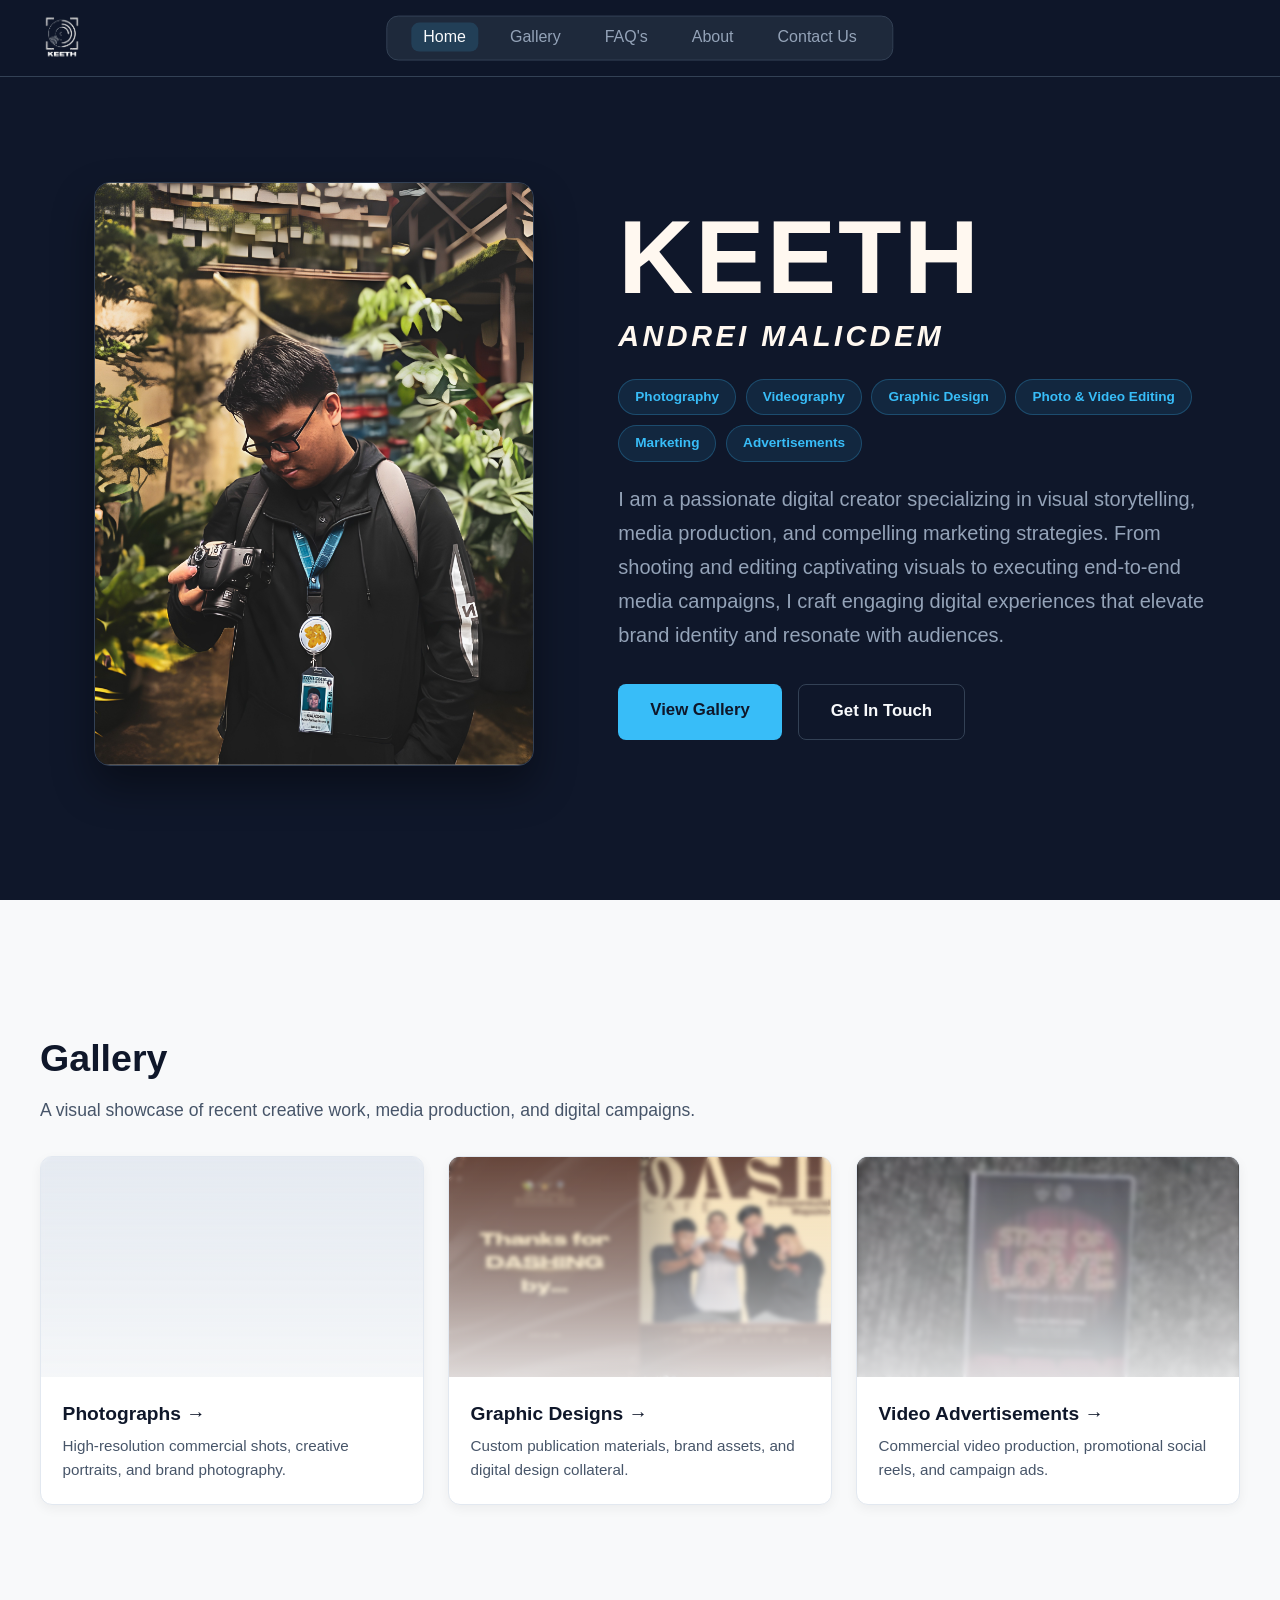
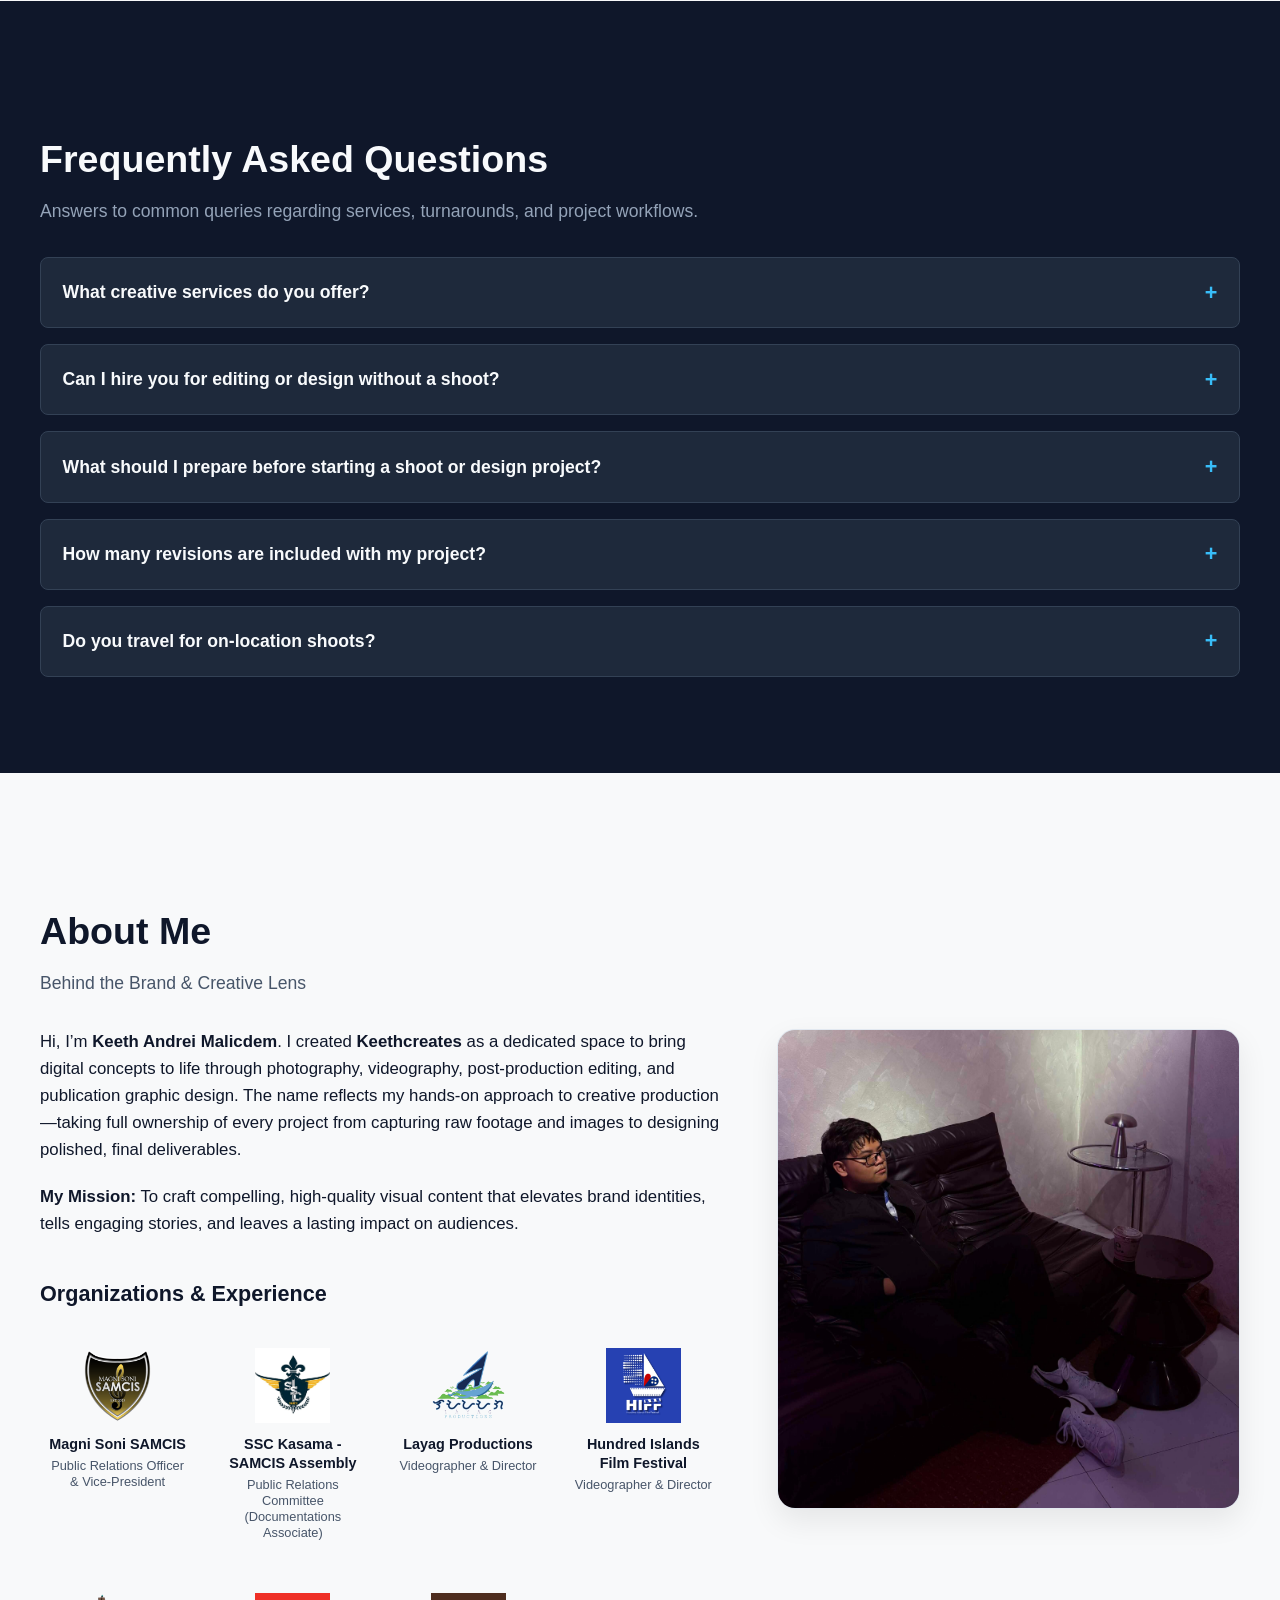
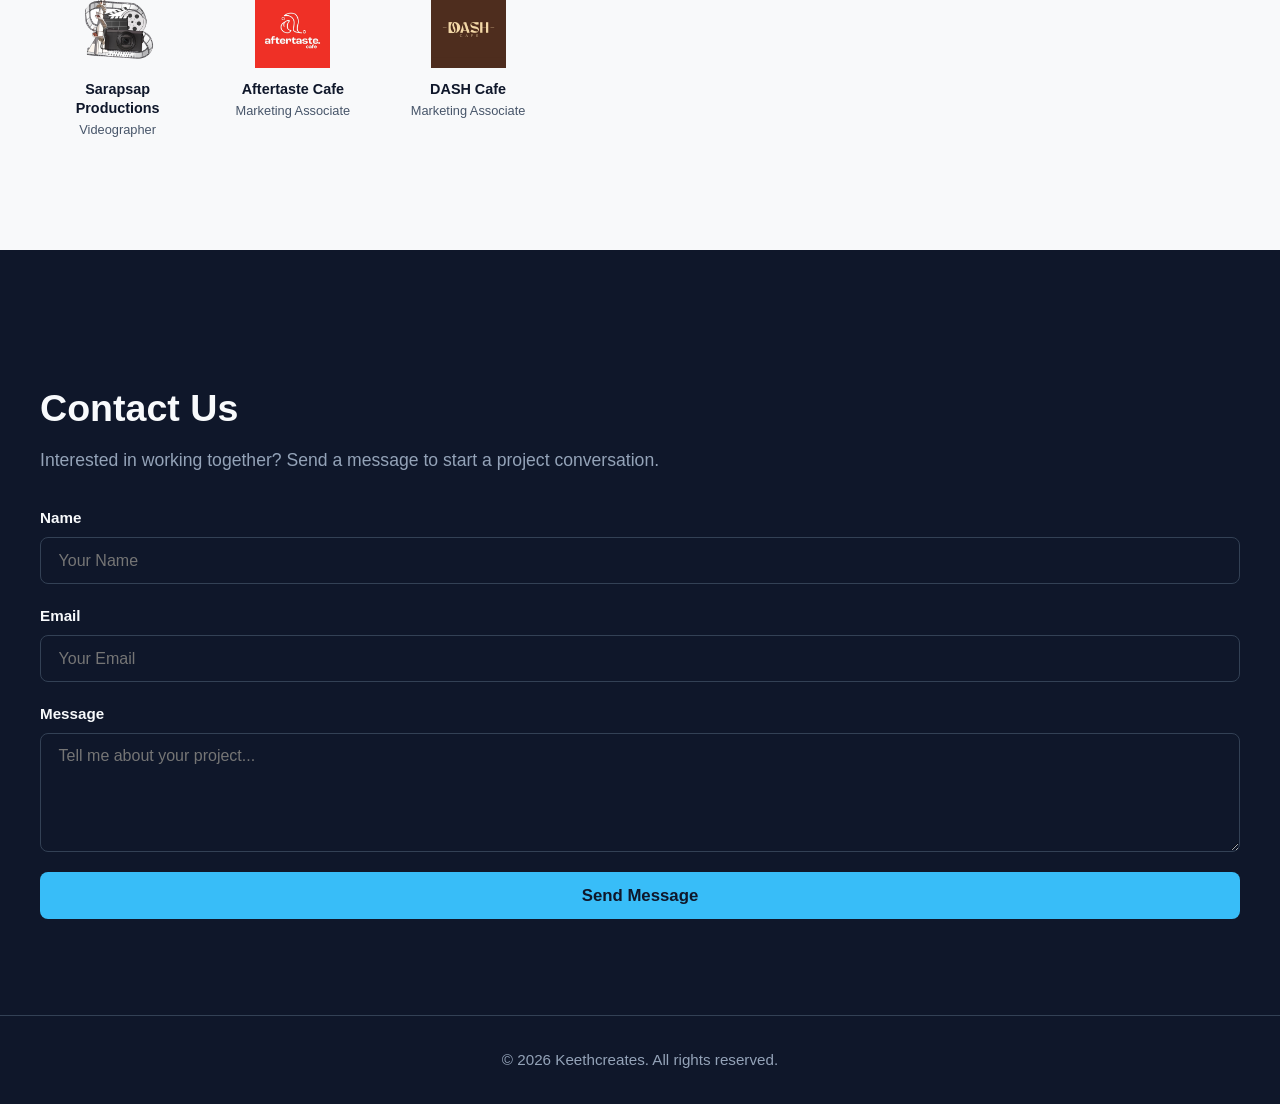
==== commit 552a9bee: "gallery and about page updated" ====
--- a/index.html
+++ b/index.html
@@ -135,26 +135,45 @@
   <section id="faqs" class="section">
     <div class="container">
       <h2>Frequently Asked Questions</h2>
-      <p class="section-subtitle">Answers to common queries regarding services and collaborations.</p>
+      <p class="section-subtitle">Answers to common queries regarding services, turnarounds, and project workflows.</p>
+      
       <div class="faq-list">
-        <div class="faq-item">
-          <button class="faq-question">What services do you provide? <span class="faq-icon">+</span></button>
-          <div class="faq-answer">
-            <p>I specialize in end-to-end digital content creation, UI/UX design, visual marketing collateral, and modern web development.</p>
-          </div>
-        </div>
-        <div class="faq-item">
-          <button class="faq-question">What is your typical project timeline? <span class="faq-icon">+</span></button>
-          <div class="faq-answer">
-            <p>Timelines depend on the project scope. Smaller design tasks take 1–2 weeks, while full digital campaigns or site builds take 3–5 weeks.</p>
-          </div>
-        </div>
-        <div class="faq-item">
-          <button class="faq-question">Are you available for freelance or ongoing work? <span class="faq-icon">+</span></button>
-          <div class="faq-answer">
-            <p>Yes, I am available for freelance projects, retainer work, and contract collaborations.</p>
-          </div>
-        </div>
+        
+        <div class="faq-item">
+          <button class="faq-question">What creative services do you offer? <span class="faq-icon">+</span></button>
+          <div class="faq-answer">
+            <p>I specialize in end-to-end content production, including photography, videography reels, photo retouching, video color grading, and publication graphic design.</p>
+          </div>
+        </div>
+
+        <div class="faq-item">
+          <button class="faq-question">Can I hire you for editing or design without a shoot? <span class="faq-icon">+</span></button>
+          <div class="faq-answer">
+            <p>Yes, you can hire me strictly for standalone editing, post-production, or graphic design using your existing raw assets.</p>
+          </div>
+        </div>
+
+        <div class="faq-item">
+          <button class="faq-question">What should I prepare before starting a shoot or design project? <span class="faq-icon">+</span></button>
+          <div class="faq-answer">
+            <p>Having a clear project brief, reference visuals, and any brand assets or copy ready helps streamline pre-production and speeds up initial drafts.</p>
+          </div>
+        </div>
+
+        <div class="faq-item">
+          <button class="faq-question">How many revisions are included with my project? <span class="faq-icon">+</span></button>
+          <div class="faq-answer">
+            <p>All projects include 2 rounds of minor revisions during the draft stage to refine the final output. Additional revision rounds can be requested if your project scope expands.</p>
+          </div>
+        </div>
+
+        <div class="faq-item">
+          <button class="faq-question">Do you travel for on-location shoots? <span class="faq-icon">+</span></button>
+          <div class="faq-answer">
+            <p>Yes, I am available for local on-location shoots and event coverage. Travel details and logistical coverage are arranged during our initial consultation.</p>
+          </div>
+        </div>
+
       </div>
     </div>
   </section>
@@ -163,7 +182,111 @@
   <section id="about" class="section dark-bg">
     <div class="container">
       <h2>About Me</h2>
-      <p>I focus on executing high-quality visual content and digital products that combine function with user-centered aesthetics.</p>
+      <p class="section-subtitle">Behind the Brand &amp; Creative Lens</p>
+
+      <!-- Two-Column Layout Container -->
+      <div class="about-grid-layout">
+        
+        <!-- Left Column: Story, Mission & Logos -->
+        <div class="about-text-content">
+          <div class="about-intro-block">
+            <p style="margin-bottom: 1.25rem;">
+              Hi, I’m <strong>Keeth Andrei Malicdem</strong>. I created <strong>Keethcreates</strong> as a dedicated space to bring digital concepts to life through photography, videography, post-production editing, and publication graphic design. The name reflects my hands-on approach to creative production—taking full ownership of every project from capturing raw footage and images to designing polished, final deliverables.
+            </p>
+            <p>
+              <strong>My Mission:</strong> To craft compelling, high-quality visual content that elevates brand identities, tells engaging stories, and leaves a lasting impact on audiences.
+            </p>
+          </div>
+
+          <!-- Organizations & Experience Logo Gallery -->
+          <div class="org-experience-wrapper">
+            <h3 class="org-title">Organizations &amp; Experience</h3>
+            
+            <div class="logo-grid">
+              
+              <!-- Slot 01: Magni Soni SAMCIS -->
+              <div class="logo-card">
+                <div class="logo-img-wrapper">
+                  <img src="images/logos/logo_1.jpg" alt="Magni Soni SAMCIS Logo" onerror="this.style.display='none'; this.nextElementSibling.style.display='flex';" />
+                  <div class="gallery-image-placeholder">Logo 01</div>
+                </div>
+                <span class="logo-label">Magni Soni SAMCIS</span>
+                <span class="logo-position">Public Relations Officer &amp; Vice-President</span>
+              </div>
+
+              <!-- Slot 02: SSC Kasama - SAMCIS Assembly -->
+              <div class="logo-card">
+                <div class="logo-img-wrapper">
+                  <img src="images/logos/logo_extra.jpg" alt="SSC Kasama - SAMCIS Assembly Logo" onerror="this.style.display='none'; this.nextElementSibling.style.display='flex';" />
+                  <div class="gallery-image-placeholder">Logo 02</div>
+                </div>
+                <span class="logo-label">SSC Kasama - SAMCIS Assembly</span>
+                <span class="logo-position">Public Relations Committee (Documentations Associate)</span>
+              </div>
+
+              <!-- Slot 03: Layag Productions -->
+              <div class="logo-card">
+                <div class="logo-img-wrapper">
+                  <img src="images/logos/logo_2.jpg" alt="Layag Productions Logo" onerror="this.style.display='none'; this.nextElementSibling.style.display='flex';" />
+                  <div class="gallery-image-placeholder">Logo 03</div>
+                </div>
+                <span class="logo-label">Layag Productions</span>
+                <span class="logo-position">Videographer &amp; Director</span>
+              </div>
+
+              <!-- Slot 04: Hundred Islands Film Festival -->
+              <div class="logo-card">
+                <div class="logo-img-wrapper">
+                  <img src="images/logos/logo_3.jpg" alt="Hundred Islands Film Festival Logo" onerror="this.style.display='none'; this.nextElementSibling.style.display='flex';" />
+                  <div class="gallery-image-placeholder">Logo 04</div>
+                </div>
+                <span class="logo-label">Hundred Islands Film Festival</span>
+                <span class="logo-position">Videographer &amp; Director</span>
+              </div>
+
+              <!-- Slot 05: Sarapsap Productions -->
+              <div class="logo-card">
+                <div class="logo-img-wrapper">
+                  <img src="images/logos/logo_4.jpg" alt="Sarapsap Productions Logo" onerror="this.style.display='none'; this.nextElementSibling.style.display='flex';" />
+                  <div class="gallery-image-placeholder">Logo 05</div>
+                </div>
+                <span class="logo-label">Sarapsap Productions</span>
+                <span class="logo-position">Videographer</span>
+              </div>
+
+              <!-- Slot 06: Aftertaste Cafe -->
+              <div class="logo-card">
+                <div class="logo-img-wrapper">
+                  <img src="images/logos/logo_5.jpg" alt="Aftertaste Cafe Logo" onerror="this.style.display='none'; this.nextElementSibling.style.display='flex';" />
+                  <div class="gallery-image-placeholder">Logo 06</div>
+                </div>
+                <span class="logo-label">Aftertaste Cafe</span>
+                <span class="logo-position">Marketing Associate</span>
+              </div>
+
+              <!-- Slot 07: DASH Cafe -->
+              <div class="logo-card">
+                <div class="logo-img-wrapper">
+                  <img src="images/logos/logo_6.jpg" alt="DASH Cafe Logo" onerror="this.style.display='none'; this.nextElementSibling.style.display='flex';" />
+                  <div class="gallery-image-placeholder">Logo 07</div>
+                </div>
+                <span class="logo-label">DASH Cafe</span>
+                <span class="logo-position">Marketing Associate</span>
+              </div>
+
+            </div>
+          </div>
+        </div>
+
+        <!-- Right Column: Profile Image Placeholder -->
+        <div class="about-image-column">
+          <div class="about-photo-wrapper">
+            <img src="images/about_keeth.jpg" alt="Keeth Andrei Malicdem" onerror="this.style.display='none'; this.nextElementSibling.style.display='flex';" />
+            <div class="gallery-image-placeholder">Photo Placeholder</div>
+          </div>
+        </div>
+
+      </div>
     </div>
   </section>
 
--- a/styles.css
+++ b/styles.css
@@ -68,16 +68,18 @@
 .nav-links {
   display: flex;
   list-style: none;
-  gap: 1.5rem;
+  gap: 1.25rem;
   align-items: center;
   background-color: #1e293b;
-  padding: 0.5rem 1.25rem;
+  padding: 0.5rem 1.5rem;
   border-radius: 12px;
   border: 1px solid var(--border-color);
   position: absolute;
   left: 50%;
   top: 50%;
   transform: translate(-50%, -50%);
+  white-space: nowrap; /* Prevents text wrapping inside the pill */
+  max-width: max-content; /* Dynamically expands pill container */
 }
 
 .nav-links a {
@@ -88,6 +90,7 @@
   padding: 0.35rem 0.75rem;
   border-radius: 8px;
   transition: all 0.2s ease;
+  white-space: nowrap; /* Keeps link labels strictly on one line */
 }
 
 .nav-links a:hover,
@@ -295,6 +298,40 @@
   margin-bottom: 2rem;
 }
 
+/* About Section Alignment & Image Framing */
+.about-grid-layout {
+  display: grid;
+  grid-template-columns: 1.25fr 0.85fr;
+  gap: 3.5rem;
+  align-items: start;
+}
+
+.about-text-content h2 {
+  margin-top: 0;
+  line-height: 1.1;
+}
+
+.about-photo-wrapper {
+  position: sticky;
+  top: 100px;
+  width: 100%;
+  height: 480px;
+  margin-top: 0;
+  border-radius: 18px;
+  overflow: hidden;
+  border: 1px solid var(--border-color-light);
+  box-shadow: 0 12px 30px rgba(0, 0, 0, 0.08);
+  background-color: #e2e8f0;
+}
+
+.about-photo-wrapper img {
+  width: 100%;
+  height: 100%;
+  object-fit: cover;
+  object-position: 20% center;
+  display: block;
+}
+
 /* Clickable Gallery Cards Styling */
 .gallery-card-link {
   text-decoration: none;
@@ -453,8 +490,9 @@
 
 /* Videography Redirect Thumbnail Grid Layout */
 .video-redirect-grid {
-  display: grid;
-  grid-template-columns: repeat(auto-fit, minmax(300px, 1fr));
+  display: flex;
+  flex-wrap: wrap;
+  justify-content: center;
   gap: 1.5rem;
   margin-top: 2rem;
 }
@@ -468,6 +506,8 @@
   overflow: hidden;
   box-shadow: 0 4px 12px rgba(0, 0, 0, 0.05);
   transition: transform 0.25s ease, border-color 0.25s ease, box-shadow 0.25s ease;
+  width: calc(33.333% - 1rem);
+  min-width: 300px;
 }
 
 .video-redirect-card:hover {
@@ -530,6 +570,215 @@
   transform: translateY(0);
 }
 
+/* Organizations & Experience Logo Gallery (Invisible Cards) */
+.org-experience-wrapper {
+  margin-top: 2.5rem;
+}
+
+.org-title {
+  font-size: 1.35rem;
+  margin-bottom: 1.25rem;
+  color: var(--text-dark);
+}
+
+.logo-grid {
+  display: grid;
+  grid-template-columns: repeat(auto-fit, minmax(140px, 1fr));
+  gap: 1.25rem;
+}
+
+.logo-card {
+  background: transparent;
+  border: none;
+  border-radius: 12px;
+  padding: 1rem 0.5rem;
+  display: flex;
+  flex-direction: column;
+  align-items: center;
+  justify-content: flex-start;
+  text-align: center;
+  box-shadow: none;
+  transition: transform 0.25s ease;
+}
+
+.logo-card:hover {
+  transform: translateY(-4px);
+}
+
+.logo-img-wrapper {
+  width: 100%;
+  height: 75px;
+  display: flex;
+  align-items: center;
+  justify-content: center;
+  margin-bottom: 0.75rem;
+}
+
+.logo-img-wrapper img {
+  max-width: 100%;
+  max-height: 100%;
+  object-fit: contain;
+}
+
+.logo-label {
+  font-size: 0.9rem;
+  font-weight: 600;
+  color: var(--text-dark);
+  line-height: 1.35;
+}
+
+.logo-position {
+  font-size: 0.8rem;
+  font-weight: 500;
+  color: var(--text-muted-dark);
+  margin-top: 0.2rem;
+  line-height: 1.25;
+}
+
+/* Contact Section Grid & Form Layout */
+.contact-grid-layout {
+  display: grid;
+  grid-template-columns: 1fr 1.2fr;
+  gap: 3.5rem;
+  align-items: start;
+}
+
+.contact-info-block h3 {
+  font-size: 1.5rem;
+  margin-bottom: 0.75rem;
+  color: var(--text-main);
+}
+
+.contact-lead-text {
+  color: var(--text-muted);
+  margin-bottom: 2rem;
+  line-height: 1.65;
+}
+
+.contact-details {
+  display: flex;
+  flex-direction: column;
+  gap: 1.25rem;
+  margin-bottom: 2.5rem;
+}
+
+.contact-detail-item {
+  display: flex;
+  align-items: flex-start;
+  gap: 1rem;
+}
+
+.contact-icon {
+  font-size: 1.5rem;
+  background-color: #1e293b;
+  padding: 0.5rem 0.75rem;
+  border-radius: 8px;
+  border: 1px solid var(--border-color);
+}
+
+.contact-detail-item strong {
+  display: block;
+  font-size: 0.95rem;
+  color: var(--text-main);
+}
+
+.contact-detail-item a,
+.contact-detail-item p {
+  color: var(--text-muted);
+  font-size: 1rem;
+  text-decoration: none;
+  transition: color 0.2s ease;
+}
+
+.contact-detail-item a:hover {
+  color: var(--accent);
+}
+
+.contact-socials h4 {
+  font-size: 1.1rem;
+  margin-bottom: 0.85rem;
+  color: var(--text-main);
+}
+
+.social-tags {
+  display: flex;
+  flex-wrap: wrap;
+  gap: 0.65rem;
+}
+
+.social-badge {
+  display: inline-block;
+  padding: 0.45rem 1.1rem;
+  font-size: 0.9rem;
+  font-weight: 600;
+  color: var(--text-main);
+  background-color: #1e293b;
+  border: 1px solid var(--border-color);
+  border-radius: 8px;
+  text-decoration: none;
+  transition: all 0.2s ease;
+}
+
+.social-badge:hover {
+  background-color: var(--accent);
+  color: var(--bg-primary);
+  border-color: var(--accent);
+  transform: translateY(-2px);
+}
+
+/* Contact Form Inputs */
+.contact-form-wrapper {
+  background-color: #1e293b;
+  padding: 2.25rem;
+  border-radius: 16px;
+  border: 1px solid var(--border-color);
+  box-shadow: 0 12px 30px rgba(0, 0, 0, 0.25);
+}
+
+.contact-form {
+  display: flex;
+  flex-direction: column;
+  gap: 1.25rem;
+  max-width: 100%;
+}
+
+.form-group {
+  display: flex;
+  flex-direction: column;
+  gap: 0.4rem;
+}
+
+.form-group label {
+  font-size: 0.95rem;
+  font-weight: 600;
+  color: var(--text-main);
+}
+
+.form-group input,
+.form-group textarea {
+  width: 100%;
+  padding: 0.85rem 1.1rem;
+  border-radius: 8px;
+  border: 1px solid var(--border-color);
+  background-color: var(--bg-primary);
+  color: var(--text-main);
+  font-family: inherit;
+  font-size: 1rem;
+  transition: border-color 0.2s ease;
+}
+
+.form-group input:focus,
+.form-group textarea:focus {
+  outline: none;
+  border-color: var(--accent);
+}
+
+.submit-btn {
+  width: 100%;
+  margin-top: 0.5rem;
+  text-align: center;
+}
+
 /* Lightbox Fullscreen Modal */
 .lightbox {
   display: none;
@@ -635,44 +884,6 @@
 .faq-answer p {
   color: var(--text-muted);
   font-size: 1.05rem;
-}
-
-/* Contact Us Section */
-.contact-form {
-  display: flex;
-  flex-direction: column;
-  gap: 1.25rem;
-  max-width: 620px;
-}
-
-.form-group {
-  display: flex;
-  flex-direction: column;
-  gap: 0.5rem;
-}
-
-.form-group label {
-  font-size: 1rem;
-  font-weight: 600;
-  color: var(--text-main);
-}
-
-.form-group input,
-.form-group textarea {
-  width: 100%;
-  padding: 0.85rem 1.1rem;
-  border-radius: 8px;
-  border: 1px solid var(--border-color);
-  background-color: #1e293b;
-  color: var(--text-main);
-  font-family: inherit;
-  font-size: 1.05rem;
-}
-
-.form-group input:focus,
-.form-group textarea:focus {
-  outline: none;
-  border-color: var(--accent);
 }
 
 /* Back to Top Button */
@@ -724,21 +935,27 @@
 }
 
 @media (max-width: 900px) {
-  .hero-container {
-    flex-direction: column;
-    text-align: center;
+  .hero-container,
+  .about-grid-layout,
+  .contact-grid-layout {
+    grid-template-columns: 1fr;
+    gap: 2.5rem;
   }
 
   .hero-content {
     text-align: center;
   }
 
-  .badge-container {
+  .badge-container,
+  .hero-btns {
     justify-content: center;
   }
 
-  .hero-btns {
-    justify-content: center;
+  .about-photo-wrapper {
+    position: static;
+    max-width: 400px;
+    height: 420px;
+    margin: 0 auto;
   }
 }
 
@@ -778,7 +995,7 @@
     column-count: 1;
   }
 
-  .video-redirect-grid {
-    grid-template-columns: 1fr;
+  .video-redirect-card {
+    width: 100%;
   }
 }
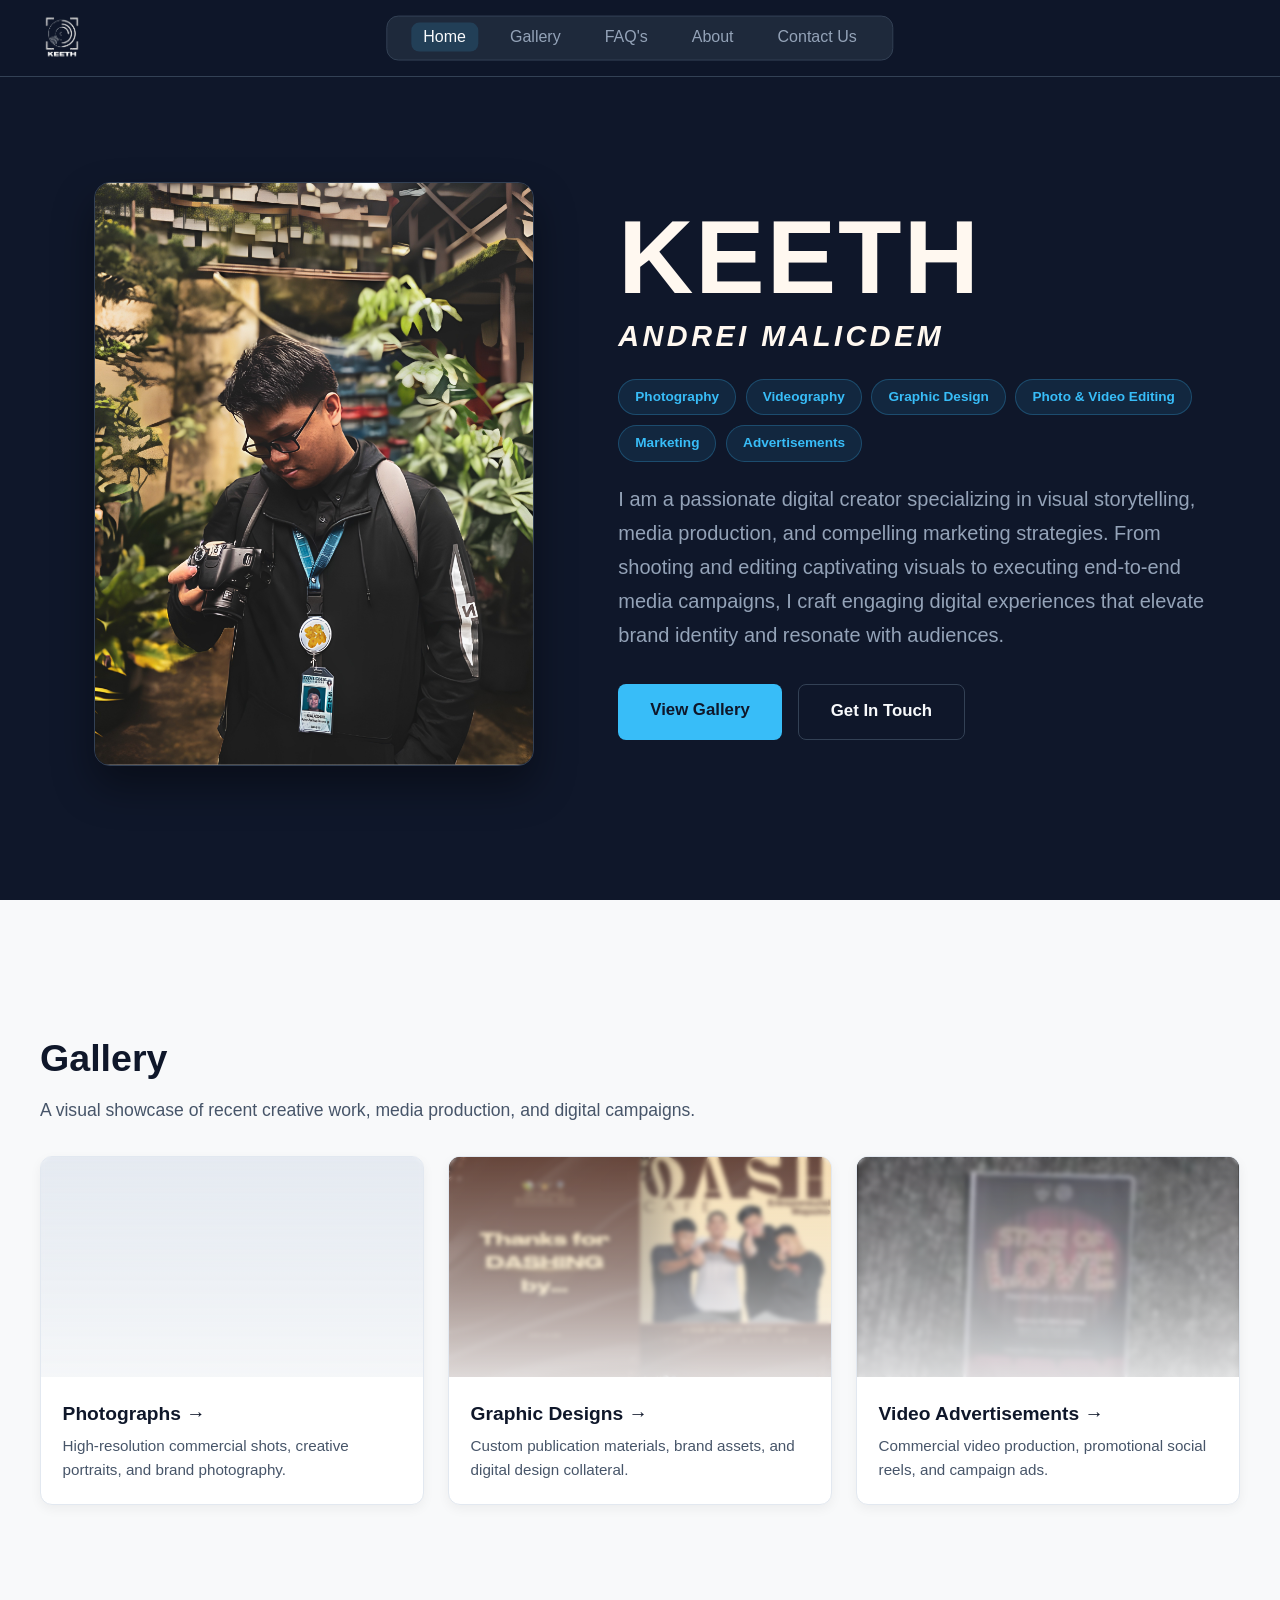
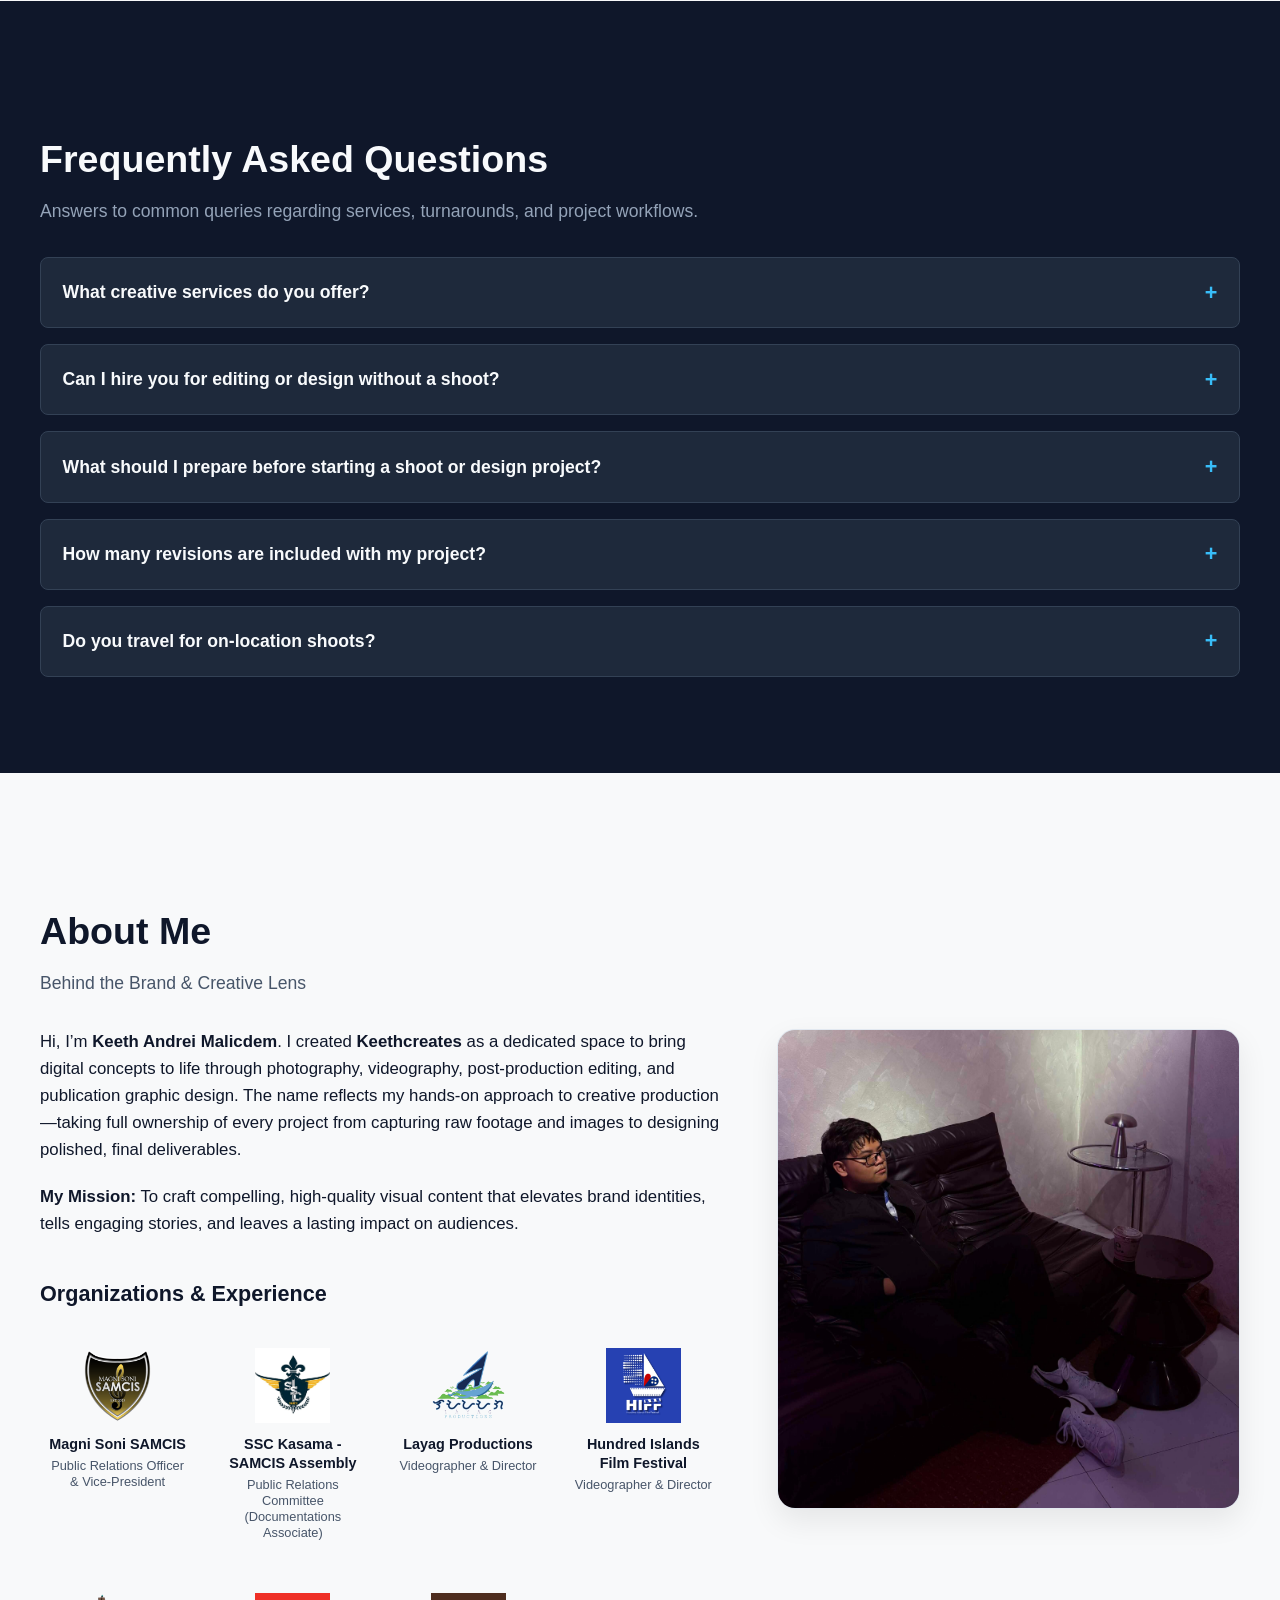
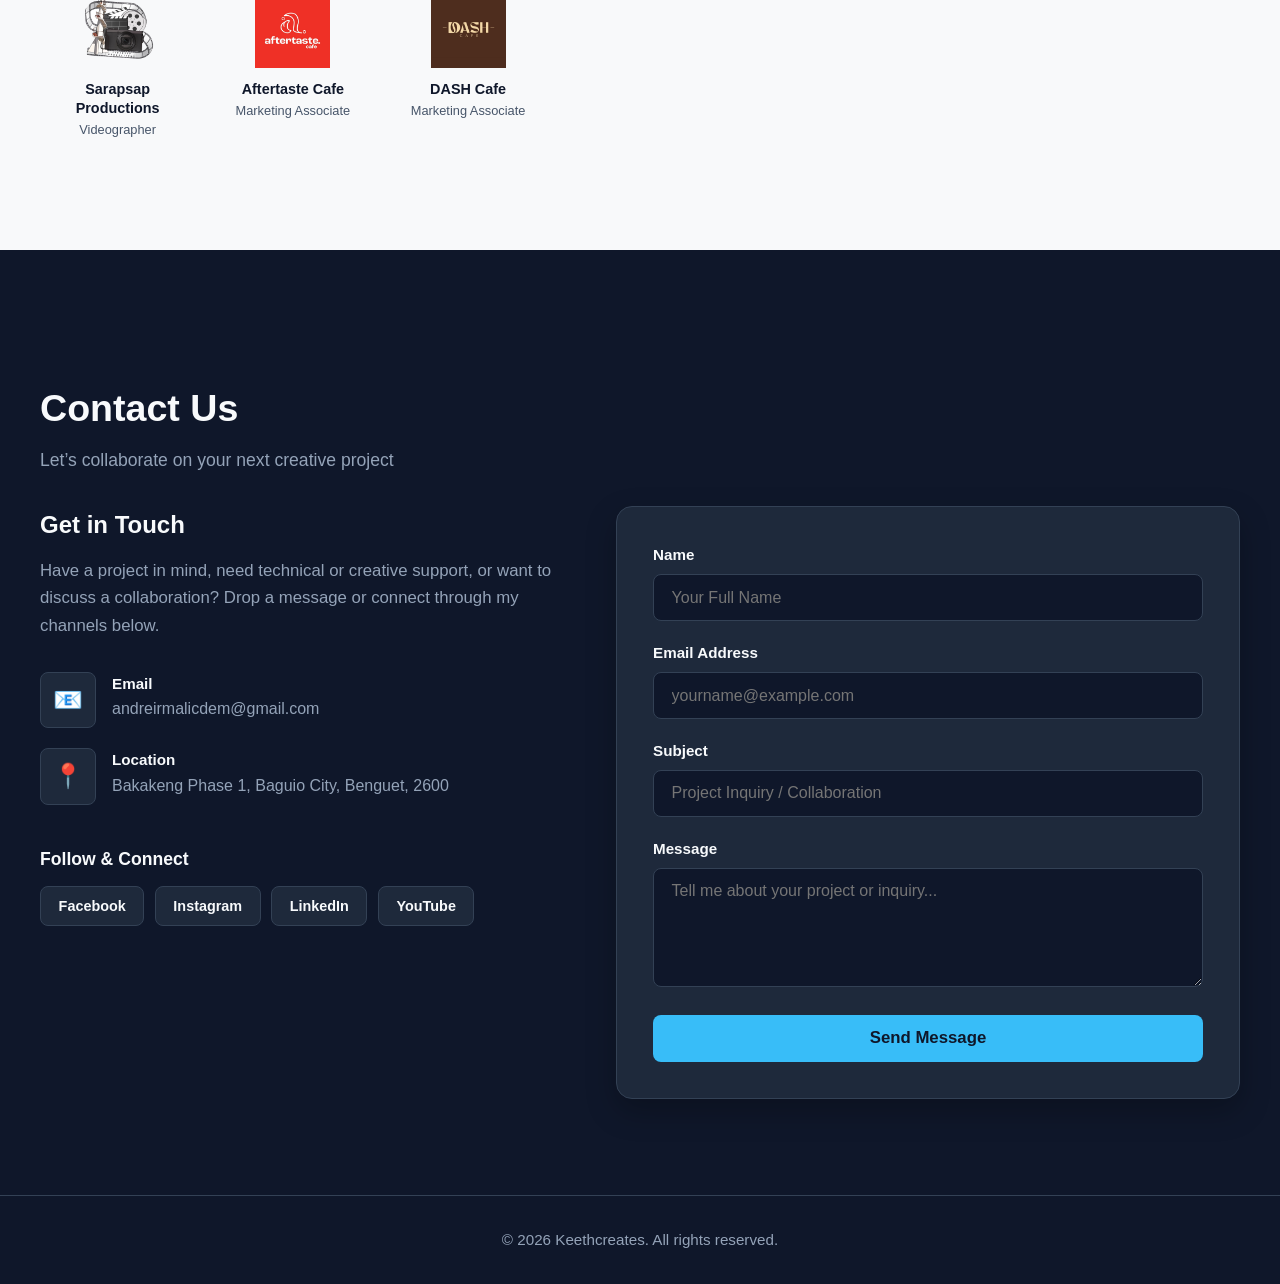
==== commit c80a0e88: "contact us integration" ====
--- a/index.html
+++ b/index.html
@@ -294,22 +294,78 @@
   <section id="contact" class="section">
     <div class="container">
       <h2>Contact Us</h2>
-      <p class="section-subtitle">Interested in working together? Send a message to start a project conversation.</p>
-      <form class="contact-form" onsubmit="event.preventDefault();">
-        <div class="form-group">
-          <label for="name">Name</label>
-          <input type="text" id="name" placeholder="Your Name" required />
-        </div>
-        <div class="form-group">
-          <label for="email">Email</label>
-          <input type="email" id="email" placeholder="Your Email" required />
-        </div>
-        <div class="form-group">
-          <label for="message">Message</label>
-          <textarea id="message" rows="5" placeholder="Tell me about your project..." required></textarea>
-        </div>
-        <button type="submit" class="btn primary-btn">Send Message</button>
-      </form>
+      <p class="section-subtitle">Let’s collaborate on your next creative project</p>
+
+      <div class="contact-grid-layout">
+        
+        <!-- Left Column: Direct Info & Social Links -->
+        <div class="contact-info-block">
+          <h3>Get in Touch</h3>
+          <p class="contact-lead-text">
+            Have a project in mind, need technical or creative support, or want to discuss a collaboration? Drop a message or connect through my channels below.
+          </p>
+
+          <div class="contact-details">
+            <div class="contact-detail-item">
+              <span class="contact-icon">📧</span>
+              <div>
+                <strong>Email</strong>
+                <a href="mailto:andreirmalicdem@gmail.com">andreirmalicdem@gmail.com</a>
+              </div>
+            </div>
+
+            <div class="contact-detail-item">
+              <span class="contact-icon">📍</span>
+              <div>
+                <strong>Location</strong>
+                <p>Bakakeng Phase 1, Baguio City, Benguet, 2600</p>
+              </div>
+            </div>
+          </div>
+
+          <!-- Social Links -->
+          <div class="contact-socials">
+            <h4>Follow &amp; Connect</h4>
+            <div class="social-tags">
+              <a href="https://www.facebook.com/kpandreir/" class="social-badge" target="_blank" rel="noopener">Facebook</a>
+              <a href="https://www.instagram.com/krmd.roid" class="social-badge" target="_blank" rel="noopener">Instagram</a>
+              <a href="https://www.linkedin.com/in/andrei-r-malicdem-28680b41b/" class="social-badge" target="_blank" rel="noopener">LinkedIn</a>
+              <a href="https://www.youtube.com/@KPDrei" class="social-badge" target="_blank" rel="noopener">YouTube</a>
+            </div>
+          </div>
+        </div>
+
+        <!-- Right Column: Interactive Contact Form -->
+        <div class="contact-form-wrapper">
+          <form class="contact-form" action="https://formspree.io/f/xvkpzrnl" method="POST">
+            
+            <div class="form-group">
+              <label for="name">Name</label>
+              <input type="text" id="name" name="name" placeholder="Your Full Name" required />
+            </div>
+
+            <div class="form-group">
+              <label for="email">Email Address</label>
+              <!-- _replyto allows you to reply directly to the sender from Gmail -->
+              <input type="email" id="email" name="_replyto" placeholder="yourname@example.com" required />
+            </div>
+
+            <div class="form-group">
+              <label for="subject">Subject</label>
+              <!-- _subject sets the subject line of the email notification you receive -->
+              <input type="text" id="subject" name="_subject" placeholder="Project Inquiry / Collaboration" required />
+            </div>
+
+            <div class="form-group">
+              <label for="message">Message</label>
+              <textarea id="message" name="message" rows="5" placeholder="Tell me about your project or inquiry..." required></textarea>
+            </div>
+
+            <button type="submit" class="btn primary-btn submit-btn">Send Message</button>
+          </form>
+        </div>
+
+      </div>
     </div>
   </section>
 
